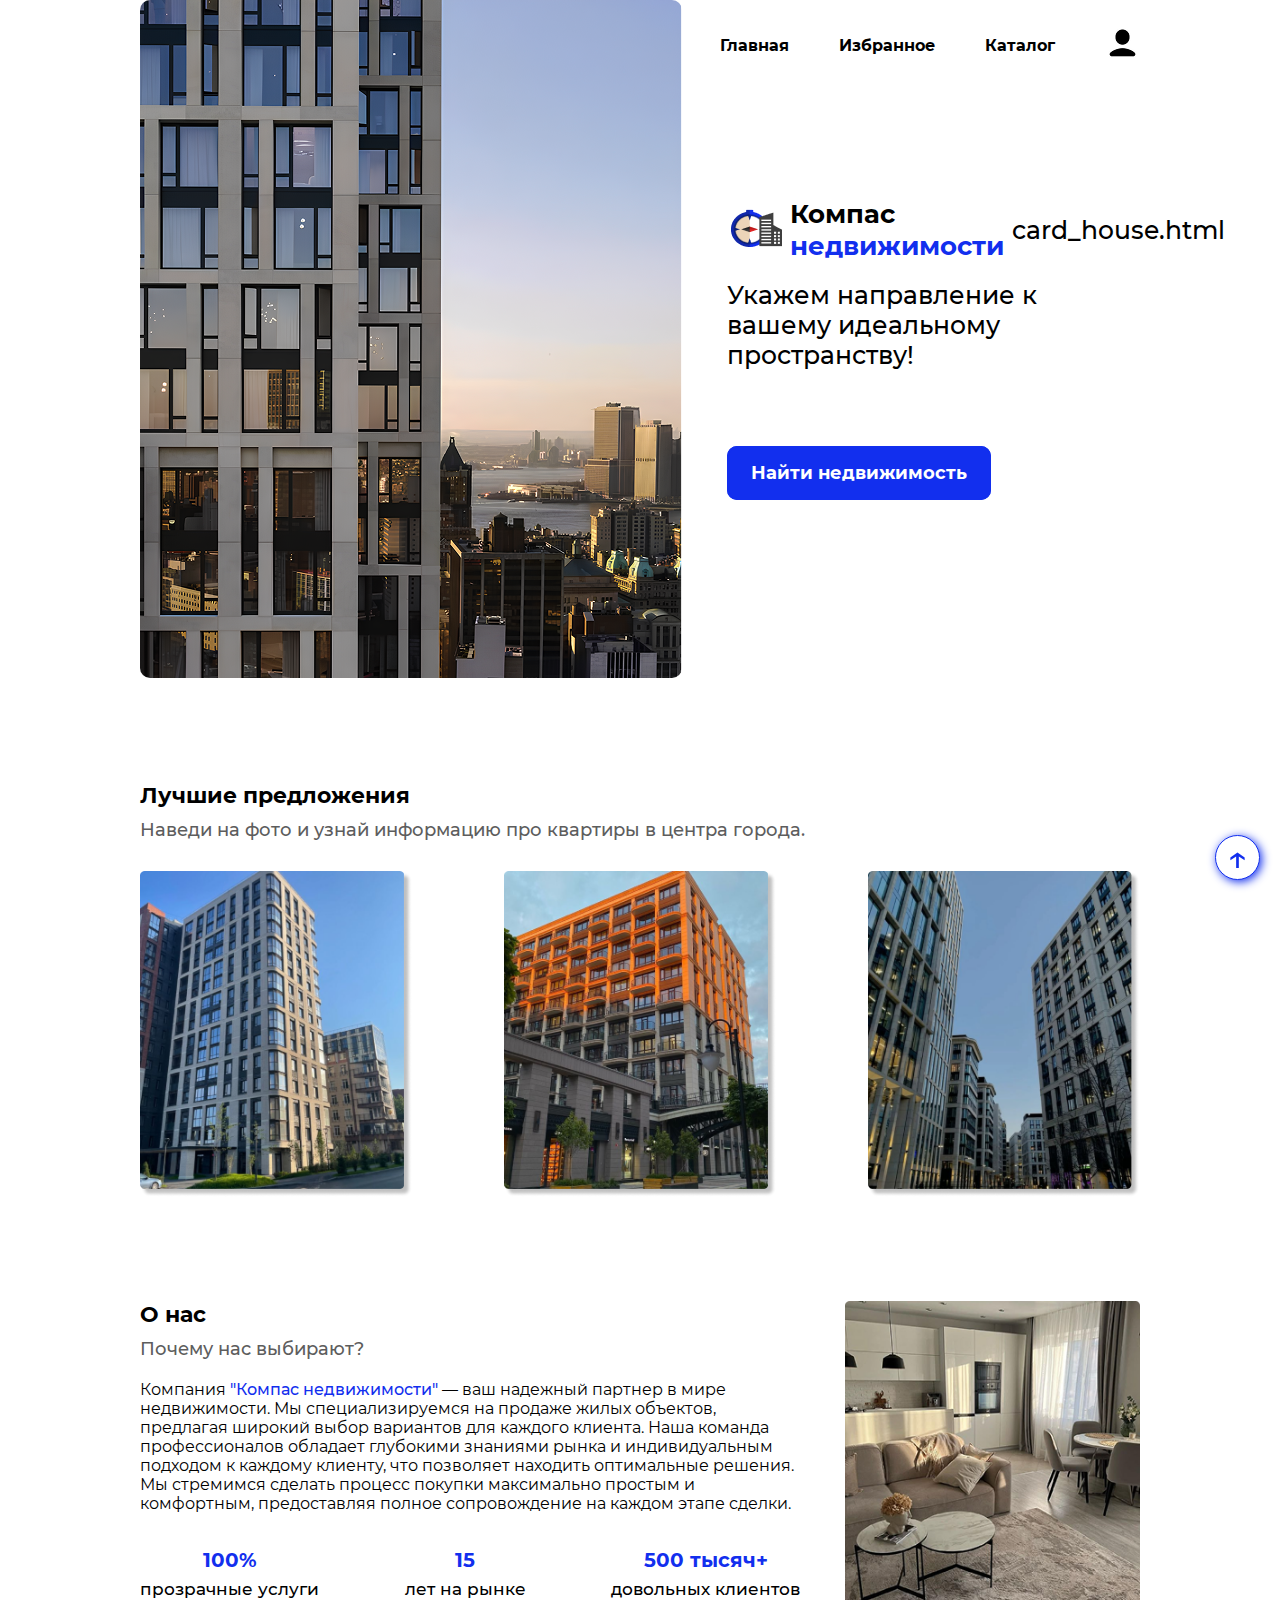
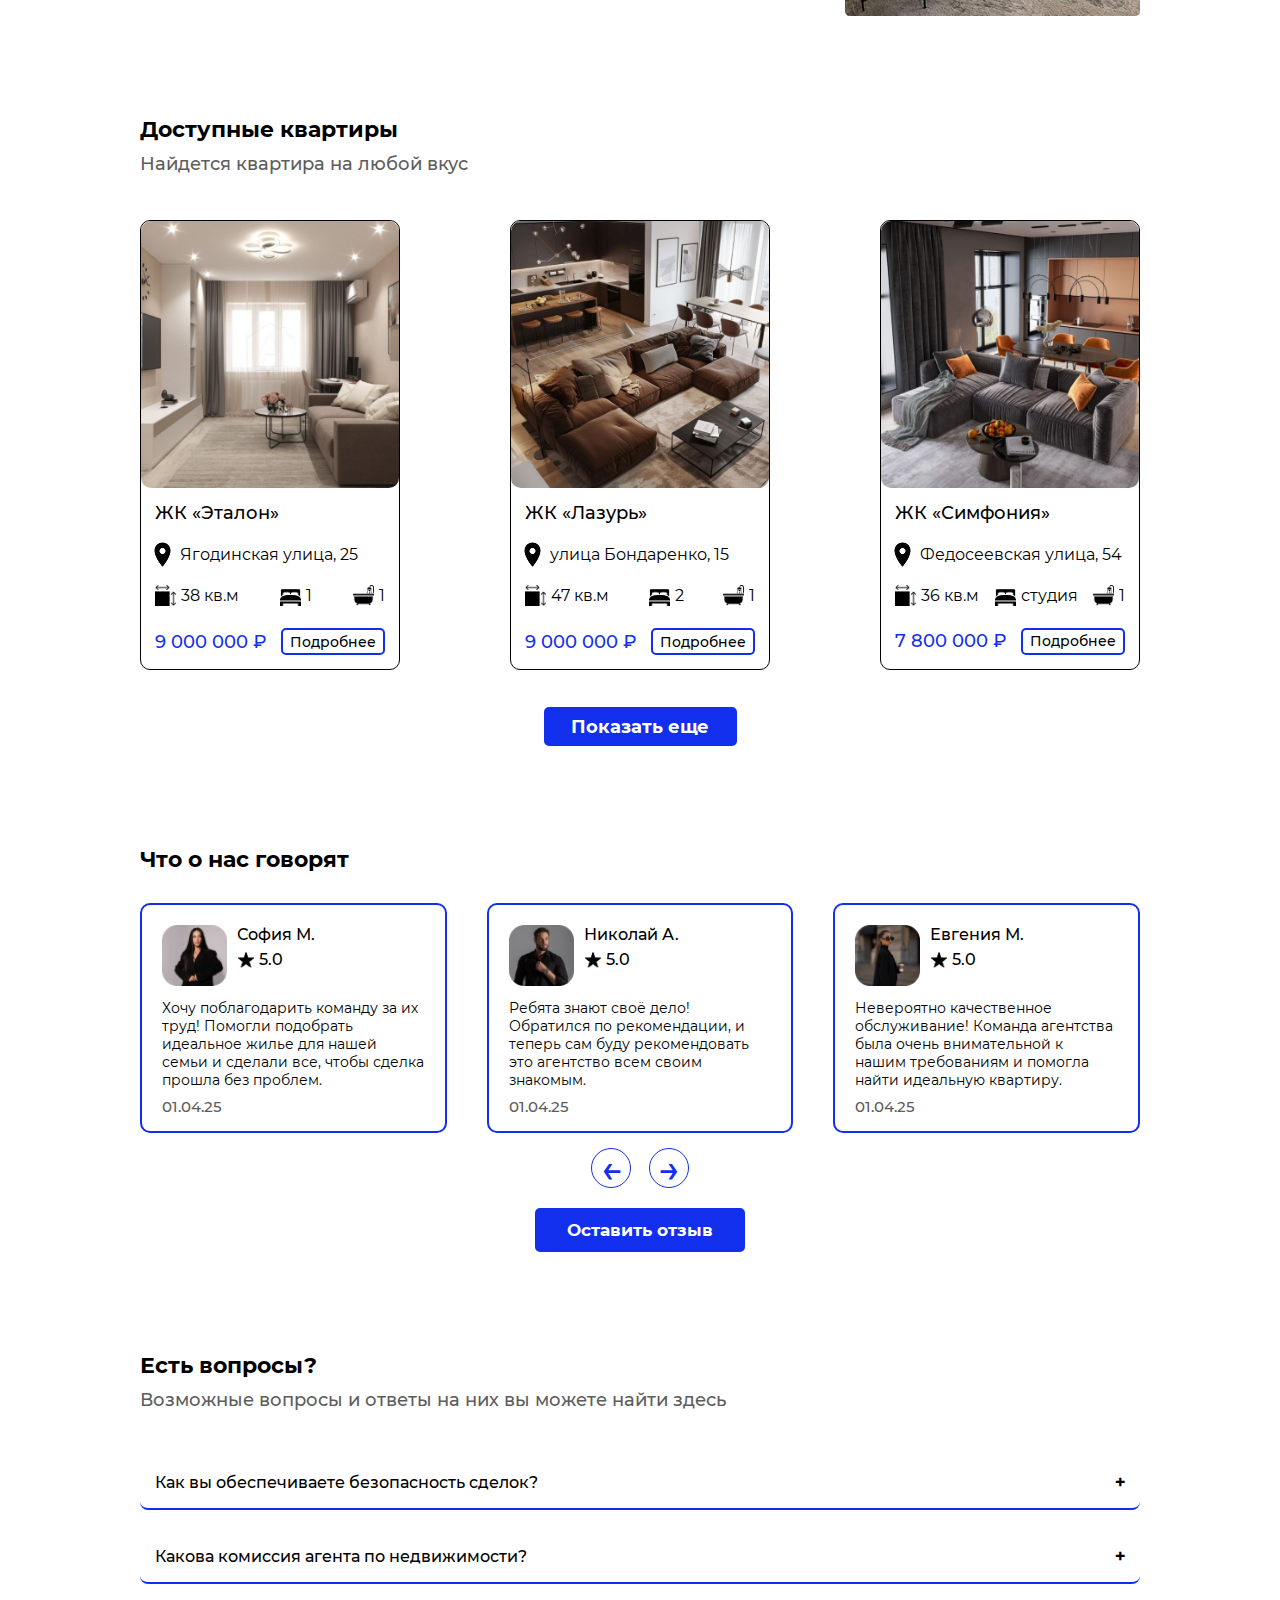
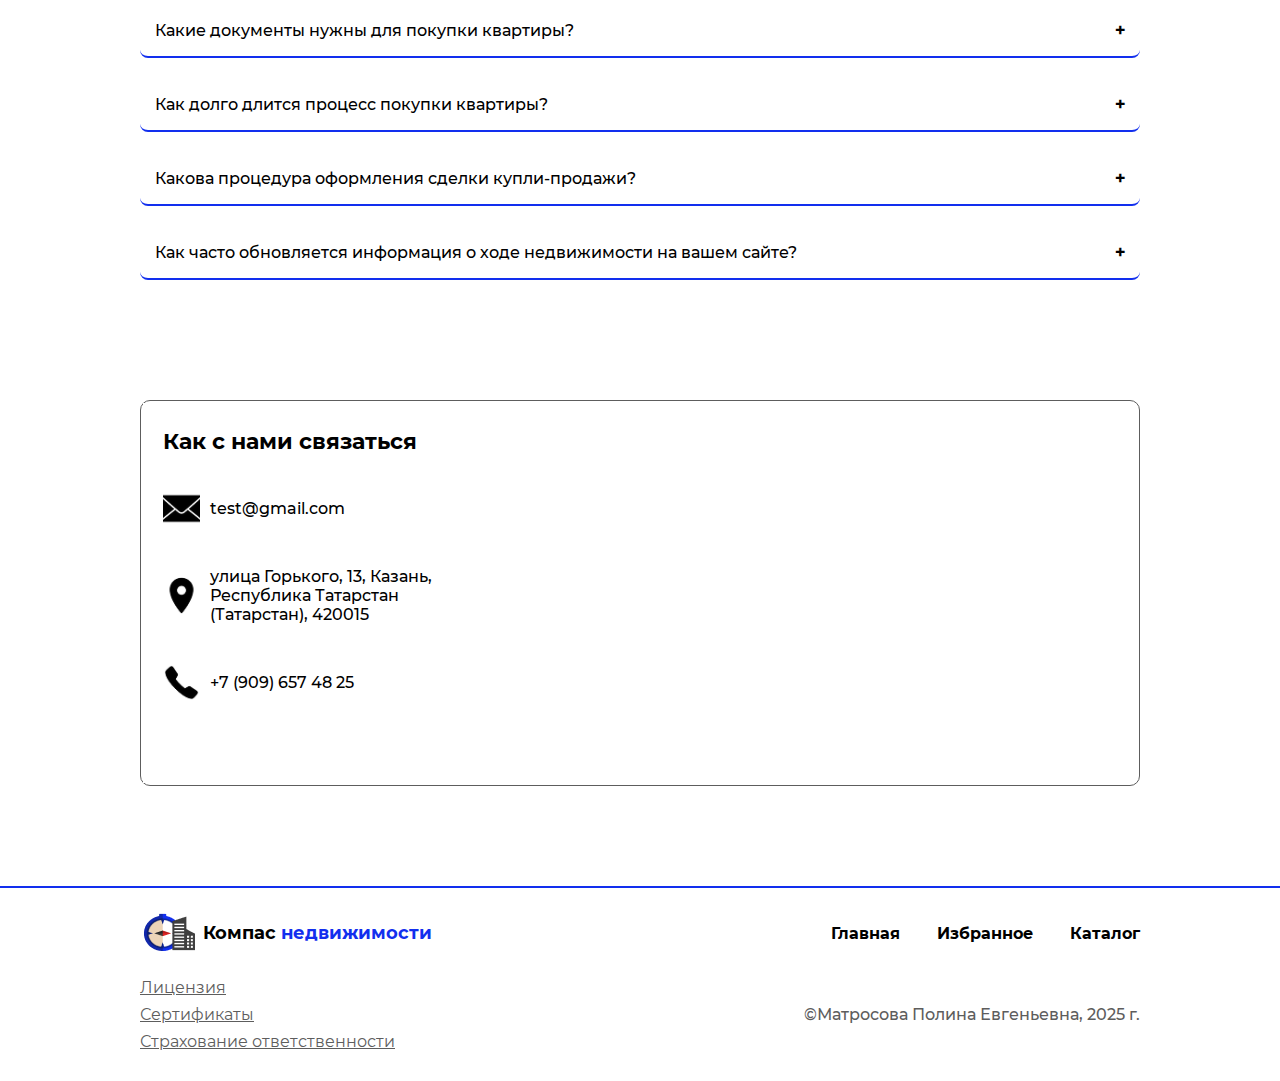
==== index.html @ 0de65e06 "first commit" ====
<!DOCTYPE html>
<html lang="ru">

<head>
    <meta charset="UTF-8">
    <meta name="viewport" content="width=device-width, initial-scale=1.0">
    <title>Компас недвижимости</title>
    <link rel="stylesheet" href="assets/css/style.css">
    <link rel="shortcut icon" href="assets/images/logo/logo.png" type="image/x-icon">

</head>

<body>

    <!-- btn_to_top -->
    <a href="#" class="btn_to_top">↑</a>

    <!-- header start -->
    <header>
        <div class="header_all">
            <div class="header_menu header_menu_index container">
                <nav>
                    <a href="index.html">Главная</a>
                    <a href="favorit.html">Избранное</a>
                    <a href="catalog.html">Каталог</a>
                    <a class="user_icon"><img src="assets/images/header/User.png" alt=""></a>
                </nav>
            </div>
        </div>

        <div class="header_tel">
            <div class="burger-menu">

                <div class="logo">
                    <a href="#">
                        <img src="assets/images/logo/logo.png" alt="">
                        Компас <span>недвижимости</span>
                    </a>
                </div>

                <input type="checkbox" id="burger-toggle">
                <label for="burger-toggle" class="burger-icon">
                    <span></span>
                    <span></span>
                    <span></span>
                </label>
                <nav class="burger-menu-nav">
                    <a href="index.html">Главная</a>
                    <a href="favorit.html">Избранное</a>
                    <a href="catalog.html">Каталог</a>
                    <a class="user_icon" id="open-login-btn">Войти</a>
                </nav>
            </div>
        </div>

        
    </header>
    <!-- header end -->


    <!-- banner start -->
    <div class="banner container">

        <div class="banner_left">
            <img src="assets/images/banner/banner.png" alt="">
        </div>

        <div class="banner_right">
            <div class="logo">
                <a href="#">
                    <img src="assets/images/logo/logo.png" alt="">
                    <p>Компас <span class="logo_span">недвижимости</span></p>
    card_house.html        </a>
            </div>

            <p class="banner_txt">Укажем направление к<br> вашему идеальному<br> пространству!</p>

            <a href="catalog.html" class="btn_blue">Найти недвижимость</a>
        </div>

    </div>

    <div class="banner_tel">
        <div class="container">
            <div class="banner_info">
                <p class="banner_txt">Укажем направление к вашему идеальному пространству!</p>
                <a href="catalog.html" class="btn_blue">Найти недвижимость</a>
            </div>
        </div>
    </div>
    <!-- banner end -->


    <!-- the_best start -->
    <div class="the_best container distance">

        <div class="title">
            <p class="name">Лучшие предложения</p>
            <p class="info">Наведи на фото и узнай информацию про квартиры в центра города.</p>
        </div>

        <div class="the_best_cards">

            <div class="the_best_card clickable">
                <img src="assets/images/the_best/1.png" alt="">

                <div class="information_best">
                    <p class="name_best">ЖК «Эталон»</p>
                    <p class="adress_best">улица Марселя Салимжанова, 15/8Б</p>
                    <p class="price_best">квартиры <br><span>от 8 000 000 ₽</span></p>
                    <a href="catalog.html" class="btn_border">Подробнее</a>
                </div>
            </div>

            <div class="the_best_card clickable">
                <img src="assets/images/the_best/2.png" alt="">

                <div class="information_best">
                    <p class="name_best">ЖК «Аристократ»</p>
                    <p class="adress_best">Спартаковская улица, 43В</p>
                    <p class="price_best">квартиры <br> <span>от 10 000 000 ₽</span></p>
                    <a href="catalog.html" class="btn_border">Подробнее</a>
                </div>
            </div>

            <div class="the_best_card clickable">
                <img src="assets/images/the_best/3.png" alt="">

                <div class="information_best">
                    <p class="name_best">ЖК «Лазурь»</p>
                    <p class="adress_best">улица Волкова, 32</p>
                    <p class="price_best">квартиры <br><span>от 9 000 000 ₽</span></p>
                    <a href="catalog.html" class="btn_border">Подробнее</a>
                </div>
            </div>


        </div>

    </div>
    <!-- the_best end -->


    <!-- about start  -->
    <div class="about container distance">

        <div class="about_left">
            <div class="title">
                <p class="name">О нас</p>
                <p class="info">Почему нас выбирают?</p>
            </div>

            <div class="info_all">
                <p class="info_about"> Компания <span class="color_logo">"Компас недвижимости"</span> — ваш надежный партнер в мире
                    недвижимости. Мы специализируемся на продаже жилых объектов, предлагая широкий выбор вариантов для
                    каждого клиента. Наша команда профессионалов обладает глубокими знаниями рынка и индивидуальным
                    подходом
                    к каждому клиенту, что позволяет находить оптимальные решения. <br> Мы стремимся сделать процесс
                    покупки
                    максимально простым и комфортным, предоставляя полное сопровождение на каждом этапе сделки. </p>
            </div>

            <div class="info_tel">
                <p>
                    Компания <span class="color_logo">"Компас недвижимости"</span> — ваш надежный партнер в мире
                    недвижимости. Мы специализируемся на продаже жилых объектов,
                    предлагая широкий выбор вариантов для каждого клиента.
                    <br>
                    <span id="more" style="display: none;" class="info_tel_more"> Наша команда профессионалов обладает
                        глубокими знаниями рынка и индивидуальным подходом
                        к каждому клиенту, что позволяет находить оптимальные решения. <br> Мы стремимся сделать процесс
                        покупки максимально простым и
                        комфортным, предоставляя полное сопровождение на каждом этапе сделки.</span>
                </p>
                <button id="toggleButton">Показать больше</button>

                <script>
                    document.getElementById('toggleButton').addEventListener('click', function () {
                        const moreText = document.getElementById('more');
                        this.classList.toggle('active');

                        if (moreText.style.display === 'none') {
                            moreText.style.display = 'inline';
                            this.innerText = 'Скрыть';
                        } else {
                            moreText.style.display = 'none';
                            this.innerText = 'Показать больше';
                        }
                    });
                </script>
            </div>


            <div class="advice">

                <div class="advice_card">
                    <p class="name">100%</p>
                    <p class="info">прозрачные услуги</p>
                </div>

                <div class="advice_card">
                    <p class="name">15</p>
                    <p class="info">лет на рынке</p>
                </div>

                <div class="advice_card">
                    <p class="name">500 тысяч+</p>
                    <p class="info">довольных клиентов</p>
                </div>

            </div>
        </div>

        <div class="about_right">
            <img src="assets/images/about/image.png" alt="">
        </div>
    </div>
    <!-- about end -->


    <!-- mini_catalog start  -->

    <div class="mini_catalog container distance">
        <div class="title">
            <p class="name">Доступные квартиры</p>
            <p class="info">Найдется квартира на любой вкус</p>
        </div>

        <div class="catalog_cards">

            <div class="catalog_card">
                <img src="assets/images/mini_catalog/1.png" alt="">
                <div class="info">
                    <p class="name">ЖК «Эталон»</p>
                    <p class="adress"><img src="assets/images/icons/Location.png" alt=""> Ягодинская улица, 25</p>
                    <div class="info_abaut_home">
                        <div class="info_abaut_home_card">
                            <img src="assets/images/icons/Surface.png" alt="">
                            38 кв.м
                        </div>
                        <div class="info_abaut_home_card">
                            <img src="assets/images/icons/Bed.png" alt="">
                            1
                        </div>
                        <div class="info_abaut_home_card">
                            <img src="assets/images/icons/Bathtub.png" alt="">
                            1
                        </div>
                    </div>
                    <div class="price_btn">
                        <p class="price">9 000 000 ₽</p>
                        <a href="card_house.html" class="btn_border">Подробнее</a>
                    </div>
                </div>
            </div>

            <div class="catalog_card">
                <img src="assets/images/mini_catalog/2.png" alt="">
                <div class="info">
                    <p class="name">ЖК «Лазурь»</p>
                    <p class="adress"><img src="assets/images/icons/Location.png" alt=""> улица Бондаренко, 15</p>
                    <div class="info_abaut_home">
                        <div class="info_abaut_home_card">
                            <img src="assets/images/icons/Surface.png" alt="">
                            47 кв.м
                        </div>
                        <div class="info_abaut_home_card">
                            <img src="assets/images/icons/Bed.png" alt="">
                            2
                        </div>
                        <div class="info_abaut_home_card">
                            <img src="assets/images/icons/Bathtub.png" alt="">
                            1
                        </div>
                    </div>
                    <div class="price_btn">
                        <p class="price">9 000 000 ₽</p>
                        <a href="card_house.html" class="btn_border">Подробнее</a>
                    </div>
                </div>
            </div>

            <div class="catalog_card">
                <img src="assets/images/mini_catalog/3.png" alt="">
                <div class="info">
                    <p class="name">ЖК «Симфония»</p>
                    <p class="adress"><img src="assets/images/icons/Location.png" alt="">Федосеевская улица, 54
                    </p>
                    <div class="info_abaut_home">
                        <div class="info_abaut_home_card">
                            <img src="assets/images/icons/Surface.png" alt="">
                            36 кв.м
                        </div>
                        <div class="info_abaut_home_card">
                            <img src="assets/images/icons/Bed.png" alt="">
                            студия
                        </div>
                        <div class="info_abaut_home_card">
                            <img src="assets/images/icons/Bathtub.png" alt="">
                            1
                        </div>
                    </div>
                    <div class="price_btn">
                        <p class="price">7 800 000 ₽</p>
                        <a href="card_house.html" class="btn_border">Подробнее</a>
                    </div>
                </div>
            </div>

        </div>

        <div class="cat_btn">
            <a href="catalog.html" class="btn_blue">Показать еще</a>
        </div>
    </div>

    <!-- mini_catalog end  -->


    <!-- reviews start  -->
    <div class="reviews container distance">
        <div class="title">
            <p class="name">Что о нас говорят</p>
        </div>

        <div class="reviews_cards">
            <div class="reviews_card">
                <div class="reviwes_person">
                    <img src="assets/images/reviwes/1.png" alt="">
                    <div class="person_info">
                        <p>София М.</p>
                        <div class="stars">
                            <img src="assets/images/reviwes/Star.png" alt="">
                            <p>5.0</p>
                        </div>
                    </div>
                </div>
                <p class="about">Хочу поблагодарить команду за их труд! Помогли подобрать идеальное жилье для нашей
                    семьи и сделали все, чтобы сделка прошла без проблем.</p>
                <p class="date">01.04.25</p>
            </div>

            <div class="reviews_card">
                <div class="reviwes_person">
                    <img src="assets/images/reviwes/2.png" alt="">
                    <div class="person_info">
                        <p>Николай А.</p>
                        <div class="stars">
                            <img src="assets/images/reviwes/Star.png" alt="">
                            <p>5.0</p>
                        </div>
                    </div>
                </div>
                <p class="about">Ребята знают своё дело! Обратился по рекомендации, и теперь сам буду рекомендовать это
                    агентство всем своим знакомым.</p>
                <p class="date">01.04.25</p>

            </div>

            <div class="reviews_card">
                <div class="reviwes_person">
                    <img src="assets/images/reviwes/3.png" alt="">
                    <div class="person_info">
                        <p>Евгения М.</p>
                        <div class="stars">
                            <img src="assets/images/reviwes/Star.png" alt="">
                            <p>5.0</p>
                        </div>
                    </div>
                </div>
                <p class="about">Невероятно качественное обслуживание! Команда агентства была очень внимательной к нашим
                    требованиям и помогла найти идеальную квартиру.</p>
                <p class="date">01.04.25</p>

            </div>

            <div class="reviews_card">
                <div class="reviwes_person">
                    <img src="assets/images/reviwes/2.png" alt="">
                    <div class="person_info">
                        <p>Николай А.</p>
                        <div class="stars">
                            <img src="assets/images/reviwes/Star.png" alt="">
                            <p>5.0</p>
                        </div>
                    </div>
                </div>
                <p class="about">Ребята знают своё дело! Обратился по рекомендации, и теперь сам буду рекомендовать это
                    агентство всем своим знакомым.</p>
                <p class="date">01.04.25</p>

            </div>

            <div class="reviews_card">
                <div class="reviwes_person">
                    <img src="assets/images/reviwes/3.png" alt="">
                    <div class="person_info">
                        <p>Евгения М.</p>
                        <div class="stars">
                            <img src="assets/images/reviwes/Star.png" alt="">
                            <p>5.0</p>
                        </div>
                    </div>
                </div>
                <p class="about">Невероятно качественное обслуживание! Команда агентства была очень внимательной к нашим
                    требованиям и помогла найти идеальную квартиру.</p>
                <p class="date">01.04.25</p>

            </div>

            <div class="reviews_card">
                <div class="reviwes_person">
                    <img src="assets/images/reviwes/1.png" alt="">
                    <div class="person_info">
                        <p>София М.</p>
                        <div class="stars">
                            <img src="assets/images/reviwes/Star.png" alt="">
                            <p>5.0</p>
                        </div>
                    </div>
                </div>
                <p class="about">Хочу поблагодарить команду за их труд! Помогли подобрать идеальное жилье для нашей
                    семьи и сделали все, чтобы сделка прошла без проблем.</p>
                <p class="date">01.04.25</p>

            </div>
        </div>

        <div class="ellipse_group">
            <a href="#" class="ellipse">←</a>
            <a href="#" class="ellipse">→</a>
        </div>

        <div class="btn_reviwes">
            <a href="exit.html" class="btn_blue">Оставить отзыв</a>
        </div>
    </div>

    <script>
        document.addEventListener("DOMContentLoaded", () => {
            const reviewsCards = document.querySelectorAll(".reviews_card");
            const prevButton = document.querySelector(".ellipse_group a:first-child");
            const nextButton = document.querySelector(".ellipse_group a:last-child");

            let currentIndex = 0;
            let cardsPerPage = getCardsPerPage();

            function getCardsPerPage() {
                if (window.innerWidth <= 440) {
                    return 1;
                } else if (window.innerWidth < 768) {
                    return 1;
                } else if (window.innerWidth < 1024) {
                    return 2;
                } else {
                    return 3;
                }
            }

            function updateReviews() {
                reviewsCards.forEach((card, index) => {
                    if (index >= currentIndex && index < currentIndex + cardsPerPage) {
                        card.classList.remove("hidden");
                    } else {
                        card.classList.add("hidden");
                    }
                });
            }

            function moveToNext() {
                currentIndex += cardsPerPage;
                if (currentIndex >= reviewsCards.length) {
                    currentIndex = 0;
                }
                updateReviews();
            }

            function moveToPrev() {
                currentIndex -= cardsPerPage;
                if (currentIndex < 0) {
                    currentIndex = reviewsCards.length - cardsPerPage;
                }
                updateReviews();
            }

            prevButton.addEventListener("click", (e) => {
                e.preventDefault();
                moveToPrev();
            });

            nextButton.addEventListener("click", (e) => {
                e.preventDefault();
                moveToNext();
            });

            window.addEventListener("resize", () => {
                cardsPerPage = getCardsPerPage();
                currentIndex = Math.min(currentIndex, reviewsCards.length - cardsPerPage);
                updateReviews();
            });

            updateReviews();
        });
    </script>
    <!-- reviews end -->


    <!-- faq start  -->
    <div class="faq distance container">
        <div class="title">
            <p class="name">Есть вопросы?</p>
            <p class="info">Возможные вопросы и ответы на них вы можете найти здесь</p>
        </div>
        <div class="question_block">

            <div class="question_card">
                <div class="question_header">
                    <div class="question_title">Как вы обеспечиваете безопасность сделок?</div>
                    <span class="toggle_icon">+</span>
                </div>
                <div class="answer">
                    Мы проводим тщательную проверку документов на объект, а также сопровождаем сделку на каждом этапе,
                    чтобы минимизировать риски и обеспечить безопасность обеих сторон.
                </div>
            </div>

            <div class="question_card">
                <div class="question_header">
                    <div class="question_title">Какова комиссия агента по недвижимости?</div>
                    <span class="toggle_icon">+</span>
                </div>
                <div class="answer">
                    Обычно комиссия составляет от 2% до 5% от стоимости недвижимости.
                </div>
            </div>

            <div class="question_card">
                <div class="question_header">
                    <div class="question_title">Какие документы нужны для покупки квартиры?</div>
                    <span class="toggle_icon">+</span>
                </div>
                <div class="answer">
                    Вам понадобится паспорт, свидетельство о браке, справки об отсутствии задолженности и договор
                    купли-продажи.
                </div>
            </div>

            <div class="question_card">
                <div class="question_header">
                    <div class="question_title">Как долго длится процесс покупки квартиры?</div>
                    <span class="toggle_icon">+</span>
                </div>
                <div class="answer">
                    Время покупки может варьироваться от нескольких недель до нескольких месяцев в зависимости от
                    сложности сделки, наличия финансирования и других факторов.
                </div>
            </div>

            <div class="question_card">
                <div class="question_header">
                    <div class="question_title">Какова процедура оформления сделки купли-продажи?</div>
                    <span class="toggle_icon">+</span>
                </div>
                <div class="answer">
                    Сначала подписывается предварительный договор, затем осуществляется регистрация перехода права
                    собственности в Государственном реестре.
                </div>
            </div>

            <div class="question_card">
                <div class="question_header">
                    <div class="question_title">Как часто обновляется информация о ходе недвижимости на вашем сайте?
                    </div>
                    <span class="toggle_icon">+</span>
                </div>
                <div class="answer">
                    Мы регулярно обновляем информацию на нашем сайте, чтобы вы всегда могли видеть актуальные
                    предложения. Новые объекты добавляются в течение одного дня.
                </div>
            </div>
        </div>

        <script>
            document.addEventListener('DOMContentLoaded', function () {
                const questionCards = document.querySelectorAll('.question_card');

                questionCards.forEach(card => {
                    const header = card.querySelector('.question_header');
                    const answer = card.querySelector('.answer');
                    const toggleIcon = card.querySelector('.toggle_icon');

                    header.addEventListener('click', () => {
                        header.classList.toggle('active');
                        answer.style.display = answer.style.display === 'block' ? 'none' : 'block';
                        toggleIcon.textContent = header.classList.contains('active') ? '✕' : '+';

                    });
                });
            });
        </script>


    </div>
    <!-- faq end -->


    <!-- contacts start -->
    <div class="distance">
        <div class="contacts">
            <div class="contact-info">
                <div class="title">
                    <p class="name">Как с нами связаться</p>
                </div>
                <div class="contact_info">
                    <p class="contacts_info"><img src="assets/images/contacts/Letter.png" alt=""> test@gmail.com</p>
                    <p class="contacts_info"><img src="assets/images/contacts/Location.png" alt=""> улица Горького, 13,
                        Казань, Республика Татарстан (Татарстан), 420015</p>
                    <p class="contacts_info"><img src="assets/images/contacts/Phone.png" alt=""> +7 (909) 657 48 25</p>
                </div>
            </div>

            <div id="map-container" class="map-container"></div>
        </div>

        <script src="https://api-maps.yandex.ru/2.1/?apikey=YOUR_API_KEY&lang=ru_RU"></script>
        <script>
            ymaps.ready(init);

            function init() {
                var myMap = new ymaps.Map("map-container", {
                    center: [55.794361, 49.130201],
                    zoom: 16,
                    controls: []
                });

                var myPlacemark = new ymaps.Placemark([55.794361, 49.130201], {
                    hintContent: 'Наш адрес',
                    balloonContent: 'ул. Горького, 13'
                });

                myMap.geoObjects.add(myPlacemark);
            }
        </script>
    </div>

    <!-- contacts end -->


    <!-- footer start  -->
    <footer class="distance">
        <div class="footer_menu container footer_menu_tel_index">
            <div class="nav_menu">
                <div class="logo">
                    <a href="#">
                        <img src="assets/images/logo/logo.png" alt="">
                        <p>Компас <span class="logo_span">недвижимости</span></p>
                    </a>
                </div>
                <nav>
                    <a href="index.html">Главная</a>
                    <a href="favorit.html">Избранное</a>
                    <a href="catalog.html">Каталог</a>
                </nav>
            </div>
            <div class="links">
                <div class="docs">
                    <a href="assets/documents/License.doc">Лицензия</a>
                    <a href="assets/documents/Certificates.doc">Сертификаты</a>
                    <a href="assets/documents/liability_insurance.doc">Страхование ответственности</a>
                </div>
                <p>©Матросова Полина Евгеньевна, 2025 г.</p>
            </div>
        </div>

        <div class="modal_reg">
            <div class="modal_content_reg">
                <span class="close_reg">&times;</span>
                <h2>Регистрация</h2>
                <form action="#" method="POST">
                    <label for="name_reg">Ваше имя</label>
                    <input type="text" id="name_reg" name="name_reg" placeholder="Введите имя">

                    <label for="email_reg">Ваша почта</label>
                    <input type="email" id="email_reg" name="email_reg" placeholder="Введите почту">

                    <label for="password_reg">Пароль</label>
                    <input type="password" id="password_reg" name="password_reg" placeholder="Придумайте пароль">

                    <label for="confirm_password_reg">Подтверждение пароля</label>
                    <input type="password" id="confirm_password_reg" name="confirm_password_reg"
                        placeholder="Повторите пароль">

                    <p class="person_lisense">Нажимая кнопку ниже вы даете разрешение <a
                            href="assets/documents/person_info.doc">на обработку персональных данных</a></p>
                    <button type="submit" class="btn_reg">Зарегистрироваться</button>
                </form>
                <div class="acaunt">
                    <p>Уже есть аккаунт?</p>
                    <a href="#" id="open-login-modal">Войдите</a>
                </div>

            </div>
        </div>

        <div class="modal_login" id="login-modal">
            <div class="modal_content_login">
                <span class="close_login" id="close-login-modal">&times;</span>
                <h2>Вход</h2>
                <form>
                    <label for="email">Ваша почта</label>
                    <input type="email" id="email" placeholder="Введите почту">

                    <label for="password">Пароль</label>
                    <input type="password" id="password" placeholder="Введите пароль">

                    <button type="submit" class="btn_login">Войти</button>
                </form>
                <div class="acaunt">
                    <p>Еще нет аккаунта? Тогда </p>
                    <p><a href="#" >Зарегистрируйтесь</a></p>
                </div>

            </div>
        </div>

        <script src="assets/js/main.js"></script>
    </footer>
    <!-- footer end  -->

</body>

</html>
---- assets/css/style.css ----
* {
    margin: 0;
    padding: 0;
    box-sizing: border-box;
    text-decoration: none;
    font-family: "Montserrat-M";
    scroll-behavior: smooth;
    transition: 0.5s;
}


/* container */
.container {
    margin: 0 auto;
    max-width: 1200px;
}


/* отступ */
.distance {
    margin-top: 120px;
}


/* fonts */
@font-face {
    font-family: "Montserrat-B";
    src: url(../fonts/Montserrat-Bold.ttf);
}

@font-face {
    font-family: "Montserrat-R";
    src: url(../fonts/Montserrat-Regular.ttf);
}

@font-face {
    font-family: "Montserrat-M";
    src: url(../fonts/Montserrat-Medium.ttf);
}


/* title */
.title {
    margin-bottom: 40px;
}

.title .name {
    font-size: 25px;
    font-family: "Montserrat-B";
}

.title .info {
    margin: 10px 0 35px;
    font-size: 20px;
    color: #5D5D5D;
}


/* btn_to_top */
.btn_to_top {
    display: flex;
    align-items: center;
    justify-content: center;
    position: fixed;
    bottom: 20px;
    right: 20px;
    width: 50px;
    z-index: 999;
    background-color: #fff;
    height: 50px;
    border: 1px solid #122FEE;
    border-radius: 50%;
    font-size: 35px;
    box-shadow: 2px 2px 10px #122FEE;
    color: #122FEE;
}


/* header start */
.header_menu a {
    color: black;
    font-family: "Montserrat-B";
}

.header_menu_index {
    width: 60%;
    height: 100px;
    display: flex;
    gap: 65px;
    justify-content: end;
    align-items: center;
}

.header_menu_index nav {
    height: 100px;
    display: flex;
    gap: 65px;
    justify-content: end;
    align-items: center;
}

header nav a:hover {
    color: #122FEE;
}

.user_icon img {
    transition: filter 0.3s ease;
}

.user_icon:hover img {
    cursor: pointer;
    filter: brightness(0) saturate(100%) invert(26%) sepia(78%) saturate(3595%) hue-rotate(221deg) brightness(97%) contrast(101%);
}

.header_nav {
    border-bottom: 1px solid #122FEE;
    box-shadow: 0 0 5px #122FEE;
}

.header_menu_content {
    height: 95px;
    display: flex;
    justify-content: space-between;
    align-items: center;

}

.header_bottom {
    border-bottom: 2px solid #122FEE;
    box-shadow: 0 0 10px #122FEE;
}

.header_menu_content .logo span {
    margin-left: -5px;
    color: #122FEE;
    font-family: "Montserrat-B";
}

.header_menu_content .header_menu nav {
    display: flex;
    align-items: center;
    gap: 57px;
}

.header_menu_content nav {
    display: flex;
    align-items: center;
    gap: 57px;
}

.header_tel {
    display: none;
}

.burger-menu {
    height: 100%;
    position: relative;
    display: flex;
    justify-content: space-between;
    align-items: center;
    padding: 10px;
    max-width: 390px;
    margin: 0 auto;
}

.burger-icon {
    display: block;
    width: 30px;
    height: 20px;
    cursor: pointer;
    position: relative;
    z-index: 1;
}

.burger-icon span {
    display: block;
    position: absolute;
    height: 3px;
    width: 100%;
    background-color: #122FEE;
    opacity: 1;
    left: 0;
    top: 0;
    transition: all 0.3s ease-in-out;
}

.burger-icon span:nth-child(2) {
    top: 7px;
}

.burger-icon span:nth-child(3) {
    top: 14px;
}

#burger-toggle:checked+.burger-icon span {
    opacity: 0;
    top: 50%;
    transform: translateY(-50%);
}

#burger-toggle:checked+.burger-icon span:first-child {
    opacity: 1;
    transform: rotate(45deg);
    top: 50%;
}

#burger-toggle:checked+.burger-icon span:last-child {
    opacity: 1;
    transform: rotate(-45deg);
    top: 50%;
}

.burger-menu-nav {
    position: absolute;
    top: 100%;
    right: 0;
    background-color: #fff;
    border: 1px solid #ccc;
    padding: 10px;
    box-shadow: 0 2px 5px #122FEE;
    display: none;
    z-index: 1;
    text-align: right;
    width: 100%;
    height: 700px;
}

.burger-menu-nav a {
    border-bottom: 1px solid #122FEE;
    display: block;
    padding-top: 20px;
    padding-bottom: 10px;
    text-decoration: none;
    color: black;
}

#burger-toggle:checked~.burger-menu-nav {
    display: block;
}

#burger-toggle {
    display: none;
}

.modal_reg {
    display: none;
    position: fixed;
    z-index: 1;
    left: 0;
    top: 0;
    width: 100%;
    height: 100%;
    overflow: auto;
    background-color: rgba(0, 0, 0, 0.4);
    border-radius: 10px;
}

.modal_content_reg {
    border-radius: 10px;
    background-color: #fefefe;
    margin: 5% auto;
    padding: 20px;
    border: 1px solid #888;
    width: 30%;
    box-shadow: 0 4px 8px 0 rgba(0, 0, 0, 0.2);
    animation-name: animatetop;
    animation-duration: 0.4s;
}

.modal_reg h2 {
    text-align: center;
    margin-bottom: 30px;
}

.modal_reg form {
    display: flex;
    flex-direction: column;
    gap: 10px;
}

.modal_reg form input {
    margin-top: -5px;
    cursor: pointer;
    outline: none;
    padding: 10px;
    border: 1px solid #122FEE;
    border-radius: 5px;
}

.modal_reg form input:hover {
    box-shadow: 0 0 10px #122FEE;
}

@keyframes animatetop {
    from {
        top: -300px;
        opacity: 0
    }

    to {
        top: 0;
        opacity: 1
    }
}

.close_reg {
    color: #aaa;
    float: right;
    font-size: 28px;
    font-weight: bold;
    margin-top: -10px;
}

.close_reg:hover,
.close_reg:focus {
    color: black;
    text-decoration: none;
    cursor: pointer;
}

.btn_reg {
    width: 100%;
    font-family: "Montserrat-B";
    font-size: 18px;
    background-color: #122FEE;
    border-radius: 5px;
    color: white;
    padding: 10px 13px;
    border: 2px solid #122FEE;
}

.btn_reg:hover {
    cursor: pointer;
    color: black;
    background-color: transparent;
    border: 2px solid #122FEE;
}

.person_lisense {
    font-size: 14px;
    margin: 8px 0 15px;
}

.acaunt {
    display: flex;
    align-items: center;
    justify-content: center;
    margin-top: 20px;
    flex-direction: column;
}

.acaunt #open-login-modal,
.acaunt a {
    color: #122FEE;
}

.modal_login {
    display: none;
    position: fixed;
    z-index: 1;
    left: 0;
    top: 0;
    width: 100%;
    height: 100%;
    overflow: auto;
    background-color: rgba(0, 0, 0, 0.4);
}

.modal_content_login {
    background-color: #fefefe;
    margin: auto;
    position: absolute;
    top: 50%;
    left: 50%;
    transform: translate(-50%, -50%);
    padding: 20px;
    border: 1px solid #888;
    width: 30%;
    box-shadow: 0 4px 8px 0 rgba(0, 0, 0, 0.2);
    animation-duration: 0.4s;
    border-radius: 10px;
}

.close_login {
    color: #aaa;
    float: right;
    font-size: 28px;
    font-weight: bold;
}

.close_login:hover,
.close_login:focus {
    color: black;
    text-decoration: none;
    cursor: pointer;
}

.modal_content_login h2 {
    text-align: center;
    margin-bottom: 30px;
}

.modal_content_login form {
    display: flex;
    flex-direction: column;
    gap: 10px;
}

.modal_content_login form input {
    cursor: pointer;
    outline: none;
    padding: 10px;
    border: 1px solid #122FEE;
    border-radius: 5px;
    width: 100%;
}

.modal_content_login form input:hover,
.form_right input:hover {
    cursor: pointer;
    box-shadow: 0 0 10px #122FEE;
}

.btn_login {
    margin-top: 20px;
    width: 100%;
    font-family: "Montserrat-B";
    font-size: 18px;
    background-color: #122FEE;
    border-radius: 5px;
    color: white;
    padding: 10px 13px;
    border: 2px solid #122FEE;
}

.btn_login:hover {
    cursor: pointer;
    color: black;
    background-color: transparent;
    border: 2px solid #122FEE;
}

@keyframes animatetop {
    from {
        top: -300px;
        opacity: 0;
    }

    to {
        top: 0;
        opacity: 1;
    }
}

/* header end */


/* banner start */
.banner_tel {
    display: none;
}

.banner {
    display: flex;
    gap: 57px;
    align-items: center;
    margin-top: -105px;
}

.banner_left img {
    border-radius: 10px;
}

.logo a {
    color: black;
    display: flex;
    align-items: center;
    gap: 10px;
}

.logo_span {
    color: #122FEE;
}

.logo a p,
.logo_span {
    font-family: "Montserrat-B";
    font-size: 33px;
}


.banner_right {
    font-size: 33px;
}

.banner_txt {
    margin: 20px 0 90px;
}

.btn_blue {
    font-family: "Montserrat-B";
    font-size: 20px;
    background-color: #122FEE;
    border-radius: 10px;
    color: white;
    padding: 17px 28px;
    border: 2px solid #122FEE;
}

.btn_blue:hover {
    color: black;
    background-color: transparent;
    cursor: pointer;
}

.banner_tel .btn_blue:hover {
    color: black;
    background-color: transparent;
    cursor: pointer;
}

/* banner end */


/* the_best start */
.the_best_cards {
    display: flex;
    align-items: center;
    justify-content: space-between;
}

.the_best_card .information_best {
    opacity: 0;
    visibility: hidden;
    transition: opacity 0.3s ease, visibility 0.3s ease;
    position: absolute;
    top: 0;
    left: 0;
    width: 251px;
    height: 100%;
    background-color: rgba(255, 255, 255, 0.7);
    color: black;
    display: flex;
    flex-direction: column;
    justify-content: center;
    align-items: center;
    text-align: center;
    border-radius: 5px;
    padding: 30px;
}

.the_best_card:hover .information_best {
    opacity: 1;
    visibility: visible;
}

.the_best_card {
    position: relative;
    overflow: hidden;
}

.information_best .name_best {
    font-family: "Montserrat-B";
    color: #122FEE;
}

.information_best .adress_best {
    margin: 50px 0 40px;
}

.price_best span {
    color: #122FEE;
}

.adress_best {
    height: 44px;
    font-size: 18px;
}

.name_best {
    font-size: 18px;
    font-family: "Montserrat-B";
}

.price_best {
    font-size: 18px;
    margin-bottom: 32px;
}

.btn_border {
    border: 2px solid #122FEE;
    border-radius: 5px;
    padding: 9px 47px;
    color: black;
    font-size: 16px;
}

.favorit .delete {
    color: black;
    text-decoration: none;
}

.favorit .delete:hover {
    color: white;
    text-decoration: none;
}

.btn_border:hover {
    background-color: #122FEE;
    color: white;
}

/* the_best end */


/* about start  */
.about {
    display: flex;
    justify-content: space-between;
}

.about_left {
    width: 739px;
}

.info_about {
    font-family: "Montserrat-R";
    margin: 30px 0 50px;
    font-size: 16px;
}

.color_logo {
    color: #122FEE;
}

.info_tel {
    display: none;
}

.advice {
    display: flex;
    justify-content: space-between;
    align-items: center;
}

.advice_card {
    font-size: 18px;
    display: flex;
    align-items: center;
    flex-direction: column;
    justify-content: center;
}

.advice_card .name {
    color: #122FEE;
    font-size: 22px;
    font-family: "Montserrat-B";
    margin-bottom: 7px;
}

/* about end */


/* mini_catalog start  */
.catalog_cards {
    display: flex;
    align-items: center;
    justify-content: space-between;
}

.catalog_card {
    width: 302px;
    border-radius: 10px;
    border: 1px solid black;
    display: flex;
    justify-content: start;
    flex-direction: column;
}

.catalog_card .info {
    padding: 15px;
}

.info .name {
    font-size: 18px;
}

.info .adress {
    display: flex;
    align-items: center;
    gap: 5px;
    font-family: "Montserrat-R";
    font-size: 16px;
    margin: 20px 0;
}

.nav_menu .logo a p,
.nav_menu .logo a span {
    font-size: 18px;
}

.info_abaut_home {
    display: flex;
    justify-content: space-between;
    margin-bottom: 22px;
}

.info_abaut_home_card {
    display: flex;
    justify-content: space-between;
    align-items: center;
    gap: 10px;
    font-family: "Montserrat-R";
    font-size: 16px;
}

.price_btn {
    display: flex;
    justify-content: space-between;
    align-items: center;
}

.price_btn .price {
    font-size: 20px;
    color: #122FEE;
}

.price_btn .btn_border {
    font-size: 15px;
    display: flex;
    justify-content: center;
    align-items: center;
    width: 120px;
    height: 33px;
}

.cat_btn {
    margin-top: 45px;
    display: flex;
    align-items: center;
    justify-content: center;
}

.cat_btn .btn_blue {
    border-radius: 5px;
    font-size: 18px;
    width: 210px;
    height: 45px;
    display: flex;
    align-items: center;
    justify-content: center;
    text-wrap: nowrap;
}

/* mini_catalog end */


/* the_best start */
.the_best_cards {
    display: flex;
    align-items: center;
    justify-content: space-between;
}

.the_best_card .information_best {
    opacity: 0;
    visibility: hidden;
    transition: opacity 0.3s ease, visibility 0.3s ease;
    position: absolute;
    top: 0;
    left: 0;
    width: 251px;
    height: 100%;
    background-color: rgba(255, 255, 255, 0.7);
    color: black;
    display: flex;
    flex-direction: column;
    justify-content: center;
    align-items: center;
    text-align: center;
    border-radius: 5px;
}

.the_best_card:hover .information_best {
    opacity: 1;
    visibility: visible;
}

.the_best_card {
    position: relative;
    overflow: hidden;
}

.information_best .name_best {
    font-family: "Montserrat-B";
    color: #122FEE;
}

.information_best .adress_best {
    margin: 50px 0 40px;
}

.price_best span {
    color: #122FEE;
}

.btn_border {
    border: 2px solid #122FEE;
    border-radius: 5px;
    padding: 9px 47px;
}

/* the_best end */


/* reviews start  */
.reviews_cards {
    display: flex;
    justify-content: space-between;
    align-items: center;
    gap: 40px;
}

.reviews_card {
    border: 2px solid #122FEE;
    border-radius: 10px;
    padding: 20px;
    height: 240px;
    width: 368px;
    transition: opacity 0.3s ease;
}

.hidden {
    display: none;
}

.reviwes_person {
    display: flex;
    gap: 15px;
    margin-bottom: 16px;
}

.reviews_card .about {
    height: 97px;
}

.img_all {
    display: block;
}

.img_tel {
    display: none;
}

.reviews_card .date {
    margin-top: 13px;
    color: #5D5D5D;
    font-size: 15px;
}

.person_info {
    display: flex;
    flex-direction: column;
    gap: 6px;
}

.stars {
    display: flex;
    align-items: center;
    gap: 6px;
}

.ellipse_group {
    width: 100%;
    justify-content: center;
    display: flex;
    align-items: center;
    margin-top: 15px;
    gap: 18px;
}

.ellipse {
    width: 40px;
    height: 40px;
    border-radius: 50%;
    border: 1px solid #122FEE;
    font-size: 38px;
    color: #122FEE;
    display: flex;
    align-items: center;
    justify-content: center;
    text-decoration: none;
}

.ellipse:hover {
    box-shadow: 0 0 10px #122FEE;
}

.btn_reviwes {
    width: 100%;
    display: flex;
    align-items: center;
    justify-content: center;
    margin-top: 20px;
}

.btn_reviwes .btn_blue {
    font-size: 18px;
    border-radius: 5px;
    padding: 10px 35px;
}

/* reviews end */


/* faq start */
.question_block {
    margin-top: 50px;
    display: flex;
    flex-wrap: wrap;
    justify-content: space-between;
    flex-direction: column;
}

.question_card {
    width: 100%;
    background-color: #fff;
    border-radius: 8px;
    border-bottom: 2px solid #122FEE;
    margin-bottom: 20px;
    padding: 15px;
    cursor: pointer;
}

.question_title {
    font-size: 16px;
    cursor: pointer;
}

.toggle_icon {
    font-size: 18px;
    font-weight: bold;
    margin-left: 5px;
}

.question_header {
    display: flex;
    align-items: center;
    justify-content: space-between;
}

.answer {
    margin-top: 10px;
    display: none;
    font-size: 14px;
    font-family: "Montserrat-R";
}

.question_card:hover {
    transform: scale(1.02);
}

.question_header.active .question_title {
    color: #122FEE;
}

/* faq end */


/* contacts start */
.contacts {
    display: flex;
    justify-content: space-between;
    width: 100%;
    max-width: 1200px;
    margin: 0 auto;
    border: 1px solid #5D5D5D;
    border-radius: 10px;
    padding: 2px;
}

.contact-info {
    width: 35%;
    background-color: #fff;
    padding: 20px;
}

.map-container {
    width: 65%;
    height: 400px;
}

.contact-info h2 {
    margin-bottom: 20px;
}

.contact-info p {
    margin: 10px 0;
}

.contact-info i {
    color: #007bff;
    margin-right: 10px;
}

.contacts_info {
    display: flex;
    align-items: center;
    gap: 17px;
}

.contact_info {
    margin-top: 30px;
    display: flex;
    flex-direction: column;
    gap: 30px;
}

/* contacts end */


/* footer start */
footer {
    border-top: 2px solid #122FEE;
    padding-bottom: 30px;
}

.nav_menu {
    display: flex;
    align-items: center;
    justify-content: space-between;
}

.footer_menu a {
    color: black;
    font-family: "Montserrat-B";
}

.footer_menu nav {
    height: 100px;
    display: flex;
    gap: 65px;
    justify-content: end;
    align-items: center;
}

.links .docs {
    display: flex;
    flex-direction: column;
    gap: 10px;
}

.links a,
.links {
    font-size: 16px;
    font-family: "Montserrat-R";
    color: #5D5D5D;
}

.links a {
    text-decoration: underline;
}

.links {
    display: flex;
    justify-content: space-between;
    align-items: center;
}

.links_footer {
    text-align: center;
    color: #5D5D5D;
}

footer nav a:hover {
    color: #122FEE;
}

/* footer end */


/* catalog start */
.catalog {
    margin-top: 80px;
}

.filter {
    margin-top: 20px;
    display: flex;
    justify-content: space-between;
    align-items: center;
}

select {
    background-color: white;
    padding: 10px;
    outline: none;
    font-family: "Montserrat-B";
    width: 250px;
    height: 40px;
    border-radius: 5px;
    border: 1px solid #122FEE;
}

.filter .btn_blue {
    width: 134px;
    height: 40px;
    display: flex;
    align-items: center;
    justify-content: center;
}

.catalog {
    margin-top: 30px;
}

.catalog_cards {
    margin-top: 45px;
    display: flex;
    flex-wrap: wrap;
    gap: 77px;
}

/* catalog end */


/* card_house start */
.img_house {
    margin-top: 30px;
    display: flex;
    align-items: center;
    gap: 20px;
    flex-wrap: wrap;
}

.img2_3 {
    display: flex;
    flex-direction: column;
    gap: 20px;
}

.img2,
.img3 {
    display: flex;
    gap: 20px;
}

.img1 img {
    height: 509px;
}

.img_house .card_house_img:hover {
    box-shadow: 0 0 10px #122FEE;
    border-radius: 5px;
}

.btn_card_house {
    margin-top: 65px;
    display: flex;
    align-items: center;
    justify-content: space-between;
}

.btns_card_house {
    display: flex;
    align-items: center;
    justify-content: space-between;
    gap: 25px;
    text-align: center;
    text-wrap: nowrap;
}

.btn_card_house .btn_blue {
    height: 45px;
    font-size: 18px;
    width: 285px;
    display: flex;
    align-items: center;
    justify-content: center;
    border-radius: 5px;
}

.btn_card_house .btn_border {
    height: 45px;
    font-size: 18px;
    width: 190px;
    display: flex;
    align-items: center;
    justify-content: center;
}

.btn_card_house .price {
    color: #122FEE;
    font-size: 25px;
    font-family: "Montserrat-B";
}

.modal {
    display: none;
    position: fixed;
    z-index: 1;
    left: 0;
    top: 0;
    width: 100%;
    height: 100%;
    overflow: auto;
    background-color: rgba(0, 0, 0, 0.4);
}

.modal-content {
    background-color: #fefefe;
    margin: 10% auto;
    padding: 20px;
    border: 1px solid #888;
    width: 30%;
    border-radius: 8px;
}

.close {
    color: #aaa;
    float: right;
    font-size: 28px;
    font-weight: bold;
    cursor: pointer;
}

.close:hover,
.close:focus {
    color: black;
    text-decoration: none;
    cursor: pointer;
}

.modal-content h2 {
    margin-top: 0;
    text-align: center;
    margin: 5px 0 15px;
}

.modal-content label {
    display: block;
    margin-bottom: 5px;
}

.modal-content input {
    width: 100%;
    padding: 10px;
    margin-bottom: 15px;
    border: 1px solid #ccc;
    border-radius: 4px;
}

.modal-content .btn_blue {
    width: 100%;
    display: flex;
    justify-content: center;
    padding: 10px 20px;
    font-size: 16px;
    border-radius: 5px;
    margin-top: 10px;
}

.house_info {
    display: flex;
    justify-content: space-between;
    align-items: start;
    margin: 55px 0;
}

.description,
.about_home {
    padding: 20px;
    border: 1px solid #5D5D5D;
    border-radius: 8px;
}

.description {
    width: 676px;
}

.description p {
    height: 100%;
    margin: 0 0 21px;
}

.title_description p {
    font-family: "Montserrat-R";
    font-size: 16px;
}

.about_home {
    height: 242px;
    width: 503px;
    display: flex;
    flex-direction: column;
}

.title_card {
    font-size: 18px;
}

.about_info .name {
    font-size: 16px;
}

.about_info p {
    font-size: 16px;
    font-family: "Montserrat-R";
}

.about_info {
    margin-top: 16px;
}

#showMoreButton {
    padding-bottom: 5px;
    color: black;
}

#showMoreButton:hover {
    color: #122FEE;
}

/* map start  */
.map-container-house {
    width: 100%;
}

.map_home .title {
    margin-bottom: 30px;
}

/* map end */
/* card_house end */


/* favorit start */
.favorit {
    margin-top: 70px;
}

.favorit_card {
    width: 550px;
    height: 229px;
    display: flex;
    align-items: center;
    border: 1px solid black;
    border-radius: 5px;
    position: relative;
}

.img_like {
    display: flex;
    align-items: center;
}

.info_like {
    position: relative;
    display: flex;
    flex-direction: column;
    padding: 30px;
}

.img_icon_like {
    position: absolute;
    top: 20px;
    right: 20px;
}

.favorit .btn_blue {
    height: 36px;
    border-radius: 8px;
    text-wrap: nowrap;
    font-size: 16px;
    font-family: "Montserrat-M";
    display: flex;
    align-items: center;
    justify-content: center;
}

.favorit_card .adress {
    margin: 15px 0 35px;
    display: flex;
    align-items: center;
    gap: 5px;
}

.favorit_card .adress p {
    font-family: "Montserrat-R";
}

.favorit_all {
    display: block;
}

.favorit_tel {
    display: none;
}

.info_like .name {
    font-family: "Montserrat-B";
    font-size: 18px;
}

.info_like .price {
    color: #122FEE;
    font-size: 20px;
    margin-top: 15px;
}

.img_icon_like a:hover img {
    filter: brightness(0) invert(0.2);
}

.favorit_cards {
    display: flex;
    justify-content: space-between;
    flex-wrap: wrap;
}

.favorit .btn {
    margin-top: 45px;
    display: flex;
    align-items: center;
    justify-content: center;
}

.modal_delete_review {
    display: none;
    position: fixed;
    z-index: 1;
    left: 0;
    top: 0;
    width: 100%;
    height: 100%;
    background-color: rgba(0, 0, 0, 0.5);
}

.modal_content_delete_review {
    background-color: #fff;
    margin: 10% auto;
    padding: 20px;
    border-radius: 10px;
    width: 335px;
    text-align: center;
    position: relative;
}

.close_delete_review {
    position: absolute;
    top: 15px;
    right: 10px;
    font-size: 30px;
    cursor: pointer;
}

.btn_delete_review {
    display: flex;
    align-items: center;
    justify-content: center;
    flex-direction: column;
    gap: 15px;
}

.modal_title_delete_review {
    font-size: 18px;
    margin-bottom: 20px;
}

.btn_cancel_delete_review,
.btn_confirm_delete_review {
    width: 100%;
    padding: 10px 20px;
    border: none;
    border-radius: 5px;
    cursor: pointer;
    font-size: 16px;
}

.btn_cancel_delete_review {
    background-color: #122FEE;
    color: white;
    border: 2px solid #122FEE;
}

.btn_cancel_delete_review:hover {
    color: #000;
    background-color: transparent;
    border: 2px solid #122FEE;
    box-shadow: 0 0 10px #122FEE;
}

.btn_confirm_delete_review {
    border: 2px solid #122FEE;
    color: black;
}

.btn_confirm_delete_review:hover {
    border: 2px solid red;
    color: red;
}

/* favorit end */


/* admin start  */
.nav_admin {
    padding: 20px;
    width: 289px;
    height: 400px;
    position: fixed;
    display: flex;
    flex-direction: column;
    border: 2px solid #122FEE;
    border-radius: 5px;
    top: 120px;
    gap: 25px;
}

.nav_admin a {
    display: flex;
    align-items: center;
    gap: 10px;
    color: black;
    font-family: "Montserrat-B";
    font-size: 20px;
}

/* persons start */
.user_table {
    width: 865px;
    border-collapse: collapse;
    margin: 20px auto;
    box-shadow: 0 0 10px rgba(0, 0, 0, 0.1);
}

.user_table thead {
    border-radius: 5px;
    background-color: #122FEE;
    color: white;
}

.user_table th,
.user_table td {
    font-family: "Montserrat-R";
    padding: 12px 15px;
    text-align: left;
    border-bottom: 1px solid #ddd;
}

.user_table th {
    font-weight: bold;
}

.user_table tbody tr:nth-child(even) {
    background-color: #f9f9f9;
}

.user_table tbody tr:hover {
    background-color: #f1f1f1;
}

.delete {
    color: red;
    text-decoration: none;
}

.delete:hover {
    text-decoration: underline;
}

.admin_info {
    margin-top: 30px;
    display: flex;
    align-items: end;
    justify-content: end;
    flex-direction: column;
}

.modal_delete_profile {
    display: none;
    position: fixed;
    z-index: 1000;
    left: 0;
    top: 0;
    width: 100%;
    height: 100%;
    background-color: rgba(0, 0, 0, 0.5);
}

.modal_content_delete_profile {
    background-color: #fff;
    margin: 15% auto;
    padding: 20px;
    border-radius: 8px;
    width: 350px;
    text-align: center;
}

.modal_title_delete_profile {
    font-size: 22px;
}

.btn_cancel_delete_profile,
.btn_confirm_delete_profile {
    width: 100px;
}

.modal_text_delete_profile {
    font-size: 17px;
    color: #555;
    margin: 15px 0 25px;
}

.btn_delete_profile {
    display: flex;
    justify-content: center;
    gap: 30px;
}

.btn_cancel_delete_profile,
.btn_confirm_delete_profile {
    padding: 10px 20px;
    border: none;
    border-radius: 4px;
    cursor: pointer;
}

.modal_person_log {
    display: none;
    position: fixed;
    z-index: 1;
    left: 0;
    top: 0;
    width: 100%;
    height: 100%;
    background-color: rgba(0, 0, 0, 0.5);
}

.form_person_log {
    display: flex;
    gap: 50px;
    align-items: center;
    justify-content: space-between;
}

.modal_content_person_log {
    background-color: #fff;
    margin: 5% auto;
    padding: 30px;
    border-radius: 10px;
    width: 900px;
    height: 500px;
    position: relative;
}

.close_person_log {
    position: absolute;
    right: 20px;
    top: 25px;
    font-size: 30px;
    cursor: pointer;
}

.modal_title_person_log {
    margin-bottom: 20px;
    font-size: 20px;
    text-align: center;
}

.label_person_log {
    display: block;
    margin-top: 10px;
}

.input_person_log {
    width: 100%;
    padding: 10px;
    margin-top: 5px;
    border: 1px solid #ccc;
    border-radius: 5px;
    font-size: 16px;
}

.profile_photo_person_log {
    position: relative;
    margin-top: 10px;
    text-align: center;
    display: inline-block;
}

.edit_photo_btn_person_log {
    position: absolute;
    bottom: 220px;
    right: 25px;
    background-color: white;
    color: #fff;
    border: none;
    border-radius: 50%;
    width: 40px;
    height: 40px;
    cursor: pointer;
    display: flex;
    align-items: center;
    justify-content: center;
}

.photo_overlay_person_log {
    position: absolute;
    top: 0;
    left: 0;
    width: 100%;
    height: 100%;
    background-color: rgba(0, 0, 0, 0.6);
    color: #fff;
    font-size: 14px;
    text-align: center;
    display: flex;
    align-items: center;
    justify-content: center;
    border-radius: 60px;
    opacity: 0;
    transition: opacity 0.3s ease;
    cursor: pointer;
    font-size: 18px;
}

.profile_photo_person_log:hover .photo_img_person_log {
    opacity: 0.7;
}

.profile_photo_person_log:hover .photo_overlay_person_log {
    opacity: 1;
}

.delete_photo_btn_person_log {
    width: 100%;
    margin-top: 20px;
    background-color: #122FEE;
    color: #fff;
    border: none;
    padding: 7px 10px;
    border-radius: 5px;
    border: 2px solid #122FEE;
    font-size: 18px;
}

.delete_photo_btn_person_log:hover {
    cursor: pointer;
    background-color: white;
    border: 2px solid red;
    color: red;
}

.form_right input {
    border: 1px solid #122FEE;
}

.form_right .btn_blue {
    height: 40px;
    margin-top: 25px;
}

.form_left .delete_photo_btn_person_log {
    height: 40px;
    margin-top: 35px;
}

.form_left {
    width: 293px;
}

.modal_confirm {
    display: none;
    position: fixed;
    z-index: 1;
    left: 0;
    top: 0;
    width: 100%;
    height: 100%;
    background-color: rgba(0, 0, 0, 0.5);
}

.modal_content_confirm {
    background-color: #fff;
    margin: 10% auto;
    padding: 20px;
    border-radius: 10px;
    width: 335px;
    text-align: center;
    position: relative;
}

.close_confirm {
    position: absolute;
    top: 15px;
    right: 10px;
    font-size: 30px;
    cursor: pointer;
}

.btn_confirm {
    display: flex;
    align-items: center;
    justify-content: center;
    flex-direction: column;
    gap: 15px;
}

.modal_title_confirm {
    font-size: 18px;
    margin-bottom: 20px;
}

.btn_cancel_confirm,
.btn_confirm_action {
    width: 100%;
    padding: 10px 20px;
    border: none;
    border-radius: 5px;
    cursor: pointer;
    font-size: 16px;
}

.btn_cancel_confirm {
    background-color: #122FEE;
    color: white;
    border: 2px solid #122FEE;
}

.btn_cancel_confirm:hover {
    color: #000;
    background-color: transparent;
    border: 2px solid #122FEE;
    box-shadow: 0 0 10px #122FEE;
}

.btn_confirm_action {
    border: 2px solid #122FEE;
    color: black;
}

.btn_confirm_action:hover {
    border: 2px solid red;
    color: red;
}

.modal_delete_photo {
    display: none;
    position: fixed;
    z-index: 1;
    left: 0;
    top: 0;
    width: 100%;
    height: 100%;
    background-color: rgba(0, 0, 0, 0.5);
}

.modal_content_delete_photo {
    background-color: #fff;
    margin: 10% auto;
    padding: 20px;
    border-radius: 10px;
    width: 335px;
    text-align: center;
    position: relative;
}

.close_delete_photo {
    position: absolute;
    top: 15px;
    right: 10px;
    font-size: 30px;
    cursor: pointer;
}

.btn_delete_photo {
    display: flex;
    align-items: center;
    justify-content: center;
    flex-direction: column;
    gap: 15px;
}

.modal_title_delete_photo {
    font-size: 18px;
    margin-bottom: 20px;
}

.add_admin .img3:hover {
    box-shadow: none;
}

.btn_cancel_delete_photo,
.btn_confirm_delete_photo {
    width: 100%;
    padding: 10px 20px;
    border: none;
    border-radius: 5px;
    cursor: pointer;
    font-size: 16px;
}

.btn_cancel_delete_photo {
    background-color: #122FEE;
    color: white;
    border: 2px solid #122FEE;
}

.btn_cancel_delete_photo:hover {
    color: #000;
    background-color: transparent;
    border: 2px solid #122FEE;
    box-shadow: 0 0 10px #122FEE;
}

.btn_confirm_delete_photo {
    border: 2px solid #122FEE;
    color: black;
}

.btn_confirm_delete_photo:hover {
    border: 2px solid red;
    color: red;
}

/* persons end  */

/* house start */
.house_admin {
    display: flex;
    justify-content: end;
    align-items: end;
    flex-direction: column;
}

.house_admin_cards {
    display: flex;
    gap: 35px;
    flex-wrap: wrap;
    justify-content: end;
    align-items: end;
}

.house_admin_card {
    width: 415px;
    display: flex;
    border: 1px solid black;
    border-radius: 10px;
    height: 182px;
}

.admin_btn {
    margin-top: 5px;
    display: flex;
    flex-direction: column;
    gap: 15px;
}

.admin_line {
    width: 244px;
    border-top: 1px solid #000;
}

.admin_btn a {
    display: flex;
    align-items: center;
    gap: 10px;
    font-family: "Montserrat-R";
    color: #000;
    font-size: 14px;
}

.info_admin,
.admin_btn {
    display: flex;
    flex-direction: column;
    padding: 10px 5px 5px;
}

.info_admin .adress {
    display: flex;
    height: 38px;
    gap: 5px;
    align-items: center;
    margin: 13px 0 10px;
}

.info_admin .adress p {
    font-family: "Montserrat-R";
}

.info_admin .adress img {
    display: flex;
    align-items: center;
    justify-content: start;
    border-radius: 10px;
    height: 25px;
    width: 25px;
}

.info_admin .name {
    font-family: "Montserrat-B";
}

.house_admin .title {
    width: 865px;
    display: flex;
    justify-content: start;
}

.btn_admin_house {
    width: 865px;
    display: flex;
    gap: 26px;
    justify-content: center;
    margin-top: 40px;
}

/* house end */

/* reviwes_admin start  */
.reviwes_admin {
    width: 865px;

}

.reviews_card {
    position: relative;
}

.trash_img {
    top: 25px;
    right: 25px;
    position: absolute;
}

.reviwes_admin .about {
    font-size: 14px;
}

/* reviwes_admin end  */


/* edit_admin_house start  */
.edit {
    color: #122FEE;
}

.title_description p {
    font-family: "Montserrat-R";
}

.about_info .title_btn {
    margin-top: 50px;
}

.edit_btn {
    display: flex;
    align-items: center;
    justify-content: center;
    gap: 40px;
}

.edit_admin_house .btn_card_house {
    display: flex;
    justify-content: start;
    align-items: center;
    gap: 15px;
}

.img3 {
    position: relative;
}

.edit_img_icon {
    border-radius: 50%;
    position: absolute;
    display: flex;
    top: 10px;
    margin-left: 185px;
    gap: 215px;
}

.edit_img_icon img {
    background-color: white;
    padding: 8px;
    border-radius: 50%;
}

.edit_img_icon:hover {
    cursor: pointer;
}

.img2 .edit_img_icon {
    margin-top: 130px;
}

.img1 .edit_img_icon {
    top: 140px;
    left: 390px;
}

.img1 .edit_img_icon img,
.img2_3 .edit_img_icon img {
    width: 40px;
    height: 40px;
}

.edit_admin_house .btn_card_house:hover,
.edit_admin_house .title_btn .edit:hover {
    text-decoration: underline;
    cursor: pointer;
    color: #122FEE;
}

/* edit_admin_house end */

/* add_admin start */
.add_admin .img2_3 .img_add,
.add_admin .img3 .img_add {
    width: 235px;
    height: 243px;
}

.edit_img_icon img:hover,
.img_add:hover {
    cursor: pointer;
    box-shadow: 0 0 10px #122FEE;
}

.edit_admin_house .title_btn {
    display: flex;
    align-items: center;
    justify-content: center;
    margin-top: 30px;
}

.add_admin .description {
    border: transparent;
}

.add_admin .description textarea {
    margin-top: -20px;
    margin-left: -20px;
    margin-bottom: -25px;
    width: 676px;
    height: 240px;
    padding: 15px;
    font-size: 18px;
}

.add_admin .about_home {
    height: 240px;
}

.edit_admin_house .map_home {
    display: flex;
    flex-direction: column;
}

.edit_admin_house .map_home img {
    width: 100%;
    height: 450px;
}

.map_home .edit_btn .btn_border {
    margin-top: 55px;
}

.add_admin .map_home .edit_btn {
    margin-top: 30px;
}

.footer_admin {
    padding-top: 30px;
}

/* add_admin end */
/* admin end */


/* person start */
.person {
    margin-top: 50px;
}

.person_info_forms {
    display: flex;
    gap: 96px;
}

.person_left_info_inputs {
    display: flex;
    gap: 38px;
}

.person_form form {
    display: flex;
    flex-direction: column;
    gap: 10px;
}

.person_info {
    font-size: 18px;
}

.person_info_input {
    padding: 5px;
    border: 2px solid #122FEE;
    outline: none;
    border-radius: 5px;
    width: 380px;
    height: 45px;
}

.person_left_btn {
    margin-top: 25px;
    display: flex;
    gap: 35px;
    justify-content: center;
}

.person_info_forms .btn_blue,
.person_info_forms .btn_border {
    font-size: 18px;
    font-family: "Montserrat-M";
    padding: 8px 22px;
    border-radius: 5px;
}

.person_info_right {
    display: flex;
    flex-direction: column;
}

.person_info_right .info {
    margin: -20px 0 20px;
}

.person_info_right textarea {
    margin-top: 10px;
    padding: 10px;
    width: 368px;
    height: 122px;
    border: 2px solid #122FEE;
    border-radius: 10px;
    margin-bottom: 45px;
    outline: none;
}

.person_right_btn {
    width: 100%;
    display: flex;
    justify-content: center;
}

.object_table {
    width: 100%;
    margin: 20px auto;
    box-shadow: 0 0 10px rgba(0, 0, 0, 0.1);
    border-collapse: collapse;
}

.btn_edit_admin {
    margin-top: -30px;
}

.object_table thead {
    border-radius: 5px;
    background-color: #122FEE;
    color: white;
}

.object_table th,
.object_table td {
    font-family: "Montserrat-R";
    padding: 12px 15px;
    text-align: left;
    border-bottom: 1px solid #ddd;
    line-height: 1.6;
}

.object_table th {
    font-weight: bold;
    border-right: 1px solid white;
}

.object_table td {
    border-right: 1px solid #ddd;
}

.object_table th:last-child,
.object_table td:last-child {
    border-right: none;
}

.object_table tbody tr:nth-child(even) {
    background-color: #f9f9f9;
}

.object_table tbody tr:hover {
    background-color: #f1f1f1;
}

.delete {
    color: red;
    text-decoration: none;
}

.delete:hover,
.link:hover {
    text-decoration: underline;
}

.btn_table {
    display: flex;
    gap: 30px;
}

.btn_table .link {
    color: black;
}

.all_object {
    display: block;
}

.object_tel {
    display: none;
}

.users_all {
    display: block;
}

.users_tel {
    display: none;
}

.btn_all {
    display: block;
}

.btn_tel {
    display: none;
}

/* person end */


/* АДАПТИВ */
/* адаптив планшет */
@media screen and (min-width: 441px) and (max-width: 1280px) {

    /* title */
    .title {
        margin-bottom: 30px;
    }

    .title .name {
        font-size: 22px;
        font-family: "Montserrat-B";
    }

    .title .info {
        margin: 10px 0 0;
        font-size: 18px;
    }


    /* container */
    .container {
        max-width: 1000px;
        margin: 0 auto;
    }


    /* distance */
    .distance {
        margin-top: 100px;
    }


    /* btn_to_top */
    .btn_to_top {
        width: 45px;
        height: 45px;
        bottom: 20px;
        right: 20px;
    }

    /* header start */
    .header_menu_index {
        width: 90%;
        height: 90px;
        display: flex;
        gap: 50px;
        justify-content: end;
        align-items: center;
    }

    .header_menu_index nav {
        height: 90px;
        display: flex;
        gap: 50px;
        justify-content: end;
        align-items: center;
    }

    .header_menu_content {
        height: 95px;
        display: flex;
        justify-content: space-between;
        align-items: center;
    }

    .header_menu_content .header_menu nav {
        display: flex;
        align-items: center;
        gap: 50px;
    }

    .header_menu_content nav {
        display: flex;
        align-items: center;
        gap: 50px;
    }

    /* header end */


    /* banner start */
    .banner {
        display: flex;
        gap: 45px;
        align-items: center;
        margin-top: -90px;
    }

    .logo a {
        color: black;
        display: flex;
        align-items: center;
        gap: 8px;
    }

    .logo a p,
    .logo_span {
        font-size: 26px;
    }

    .banner_right {
        font-size: 25px;
    }

    .banner_txt {
        margin: 18px 0 85px;
    }

    .btn_blue {
        font-size: 18px;
        padding: 14px 22px;
        border: 2px solid #122FEE;
    }

    /* banner end */


    /* the_best start */
    .the_best_card img {
        width: 272px;
        height: 326px;
    }

    .the_best_card .information_best {
        width: 240px;
        padding: 22px;
    }

    .adress_best {
        height: 44px;
        font-size: 17px;
    }

    .name_best {
        font-size: 17px;
        font-family: "Montserrat-B";
    }

    .price_best {
        font-size: 17px;
        margin-bottom: 32px;
    }

    .btn_border {
        padding: 6px 40px;
        font-size: 16px;
    }

    /* the_best end */


    /* about start  */
    .about .title {
        margin-bottom: 20px;
    }

    .about_left {
        width: 660px;
    }

    .info_about {
        margin: 0 0 35px;
    }

    .advice_card {
        font-size: 17px;
    }

    .advice_card .name {
        font-size: 20px;
    }

    .about_right {
        display: flex;
        align-items: center;
        justify-content: center;
    }

    .about_right img {
        width: 295px;
        height: 100%;
    }

    /* about end */


    /* mini_catalog start  */
    .catalog_card {
        width: 260px;
    }

    .catalog_card .info {
        padding: 14px;
    }

    .info .adress {
        font-family: "Montserrat-R";
        font-size: 16px;
        margin: 18px 0;
    }

    .adress img {
        margin-left: -5px;
    }

    .info_abaut_home img {
        width: 21px;
        height: 21px;
    }

    .info_abaut_home_card {
        display: flex;
        gap: 5px;
    }

    .price_btn .price {
        font-size: 18px;
    }

    .price_btn .btn_border {
        font-size: 14px;
        width: 104px;
        height: 27px;
    }

    .cat_btn {
        margin-top: 37px;
    }

    .cat_btn .btn_blue {
        width: 193px;
        height: 39px;
    }

    /* mini_catalog end */


    /* reviews start  */
    .reviews_card {
        height: 210px;
        width: 320px;
    }

    .reviwes_person {
        display: flex;
        gap: 10px;
        margin-bottom: 12px;
    }

    .reviews_card .about {
        height: 90px;
    }

    .reviews_card .date {
        margin-top: 8px;
        color: #5D5D5D;
    }

    .reviwes_person img {
        width: 65px;
        height: 100%;
    }

    .reviews_card .about {
        font-size: 14px;
        font-family: "Montserrat-R";
    }

    .person_info img {
        width: 18px;
        height: 18px;
    }

    .stars {
        display: flex;
        align-items: center;
        gap: 4px;
    }

    .btn_reviwes .btn_blue {
        font-size: 17px;
        padding: 10px 30px;
    }

    /* reviews end */


    /* faq start */
    .question_block {
        margin-top: 45px;
    }

    /* faq end */


    /* contacts start */
    .contacts {
        max-width: 1000px;
    }

    .contact-info {
        width: 35%;
        background-color: #fff;
        padding: 20px;
    }

    .map-container {
        width: 65%;
        height: 380px;
    }

    .contacts_info {
        display: flex;
        align-items: center;
        gap: 10px;
    }

    .btn_edit_admin {
        margin-top: 50px;
    }

    .contact-info p {
        margin: 5px 0;
    }

    .contact_info {
        margin-top: 30px;
        display: flex;
        flex-direction: column;
        gap: 30px;
    }

    .contact_info img {
        width: 37px;
        height: 37px;
    }

    /* contacts end */


    /* footer start */
    footer {
        border-top: 2px solid #122FEE;
        padding-bottom: 30px;
    }

    .footer_menu nav {
        height: 90px;
        display: flex;
        gap: 37px;
    }

    .links .docs {
        display: flex;
        flex-direction: column;
        gap: 8px;
    }

    /* footer end */


    /* catalog start */
    .catalog {
        margin-top: 80px;
    }

    .filter {
        margin-top: 20px;
        display: flex;
        justify-content: space-between;
        align-items: center;
    }

    select {
        font-size: 13px;
        padding: 5px;
        width: 200px;
        height: 36px;
        border-radius: 5px;
    }

    .filter .btn_blue {
        width: 120px;
        height: 36px;
        border-radius: 5px;
    }

    .catalog {
        margin-top: 20px;
    }

    .catalog_card img {
        border-radius: 10px;
    }

    .info_abaut_home_card img,
    .info img {
        border-radius: 0px;
    }

    /* catalog end */


    /* card_house start */
    .modal-content h2 {
        font-size: 22px;
    }

    .modal-content .btn_blue {
        font-size: 15px;
        border-radius: 5px;
        margin-top: 10px;
    }

    .img_house {
        margin-top: 30px;
        display: flex;
        align-items: center;
        justify-content: center;
        gap: 10px;
        flex-wrap: wrap;
    }

    .img2_3 {
        display: flex;
        flex-direction: column;
        gap: 10px;
    }

    .img2,
    .img3 {
        display: flex;
        gap: 10px;
    }

    .img2 img,
    .img3 img {
        width: 202px;
        height: 100%;
    }

    .img1 img {
        width: 100%;
        height: 430px;
    }

    .btn_card_house {
        margin-top: 50px;
    }

    .btns_card_house {
        display: flex;
        align-items: center;
        justify-content: space-between;
        gap: 25px;
        text-align: center;
        text-wrap: nowrap;
    }

    .btn_card_house .btn_blue {
        height: 40px;
        width: 260px;
        border-radius: 5px;
        font-size: 16px;
    }

    .btn_card_house .btn_border {
        height: 40px;
        width: 170px;
        font-size: 16px;
    }

    .btn_card_house .price {
        font-size: 22px;
    }

    .house_info {
        display: flex;
        gap: 25px;
        margin: 40px 0;
    }

    .description,
    .about_home {
        padding: 12px;
        border-radius: 7px;
    }

    .description {
        width: 559px;
    }

    .description p {
        height: 100%;
        margin: 0 0 21px;
    }

    .title_description p {
        font-family: "Montserrat-R";
        font-size: 15px;
    }

    .about_home {
        height: 223px;
        width: 440px;
    }

    .about_info .name {
        font-size: 15px;
    }

    .about_info p {
        font-size: 15px;
    }

    .about_info {
        margin-top: 15px;
    }

    #showMoreButton {
        font-size: 15px;
    }

    .map_home #map-container {
        width: 100%;
    }

    /* card_house end */


    /* favorit start */
    .favorit {
        margin-top: 40px;
    }

    .img_like img {
        width: 100%;
        height: 198px;
    }

    .favorit_card {
        width: 480px;
        height: 200px;
    }

    .info_like {
        padding: 20px;
    }

    .img_icon_like {
        top: 15px;
        right: 15px;
    }

    .favorit .btn_blue {
        width: 235px;
        height: 33px;
        border-radius: 5px;
    }

    .favorit_card .adress {
        margin: 12px 0 30px;
    }

    .btn .btn_border {
        width: 249px;
        text-wrap: nowrap;
        display: flex;
        align-items: center;
        justify-content: center;
    }

    /* favorit end */


    /* admin start  */
    .nav_admin {
        padding: 20px;
        width: 230px;
        height: 350px;
        position: fixed;
        display: flex;
        flex-direction: column;
        border: 2px solid #122FEE;
        border-radius: 5px;
        top: 120px;
        gap: 25px;
    }

    .nav_admin a {
        display: flex;
        gap: 8px;
        font-size: 17px;
    }

    .nav_admin img {
        width: 35px;
        height: 32px;
    }

    /* persons start */
    .user_table {
        width: 730px;
    }

    .user_table th,
    .user_table td {
        font-size: 14px;
    }

    /* persons end  */

    /* house start */
    .house_admin_cards {
        display: flex;
        gap: 20px;
    }

    .house_admin_card {
        width: 368px;
    }

    .admin_btn {
        margin-top: 4px;
        display: flex;
        flex-direction: column;
        gap: 12px;
    }

    .admin_line {
        width: 197px;
        border-top: 1px solid #000;
    }

    .admin_btn a {
        display: flex;
        gap: 7px;
        font-size: 14px;
    }

    .info_admin,
    .admin_btn {
        display: flex;
        flex-direction: column;
        padding: 10px 7px 5px;
    }

    .info_admin .adress {
        font-size: 14px;
        height: 40px;
    }

    .info_admin .adress img {
        height: 22px;
        width: 22px;
    }

    .info_admin .name {
        font-size: 14px;
    }

    .house_admin .title {
        width: 750px;
    }

    .btn_admin_house {
        width: 750px;
        margin-top: 30px;
    }

    .admin_btn a img {
        width: 23px;
        height: 23px;
    }

    /* house end */

    /* reviwes_admin start  */
    .reviwes_admin {
        width: 755px;
    }

    .reviews_card {
        position: relative;
        height: 230px;
    }

    .trash_img img {
        width: 22px;
        height: 22px;
    }

    .reviwes_admin .about {
        font-size: 14px;
    }

    .reviwes_admin .stars img {
        width: 16px;
        height: 16px;
    }

    .reviwes_admin .stars {
        font-size: 16px;
    }

    /* reviwes_admin end  */


    /* edit_admin_house start  */
    .about_info .title_btn {
        margin-top: 30px;
    }

    .edit_admin_house .btn_card_house {
        display: flex;
        justify-content: start;
        align-items: center;
        gap: 10px;
    }

    .img2 .edit_img_icon {
        margin-top: 130px;
    }

    .img1 .edit_img_icon {
        margin-left: -135px;
    }

    .edit_img_icon {
        border-radius: 50%;
        position: absolute;
        display: flex;
        top: 10px;
        margin-left: 150px;
        gap: 175px;
    }

    .edit_img_icon img {
        background-color: white;
        padding: 8px;
        border-radius: 50%;
    }

    .img1 .edit_img_icon {
        top: 140px;
        left: 580px;
    }

    .img1 .edit_img_icon img,
    .img2_3 .edit_img_icon img {
        width: 40px;
        height: 40px;
    }

    .btn_card_house:hover,
    .title_btn .edit:hover {
        text-decoration: underline;
        cursor: pointer;
        color: #122FEE;
    }

    /* edit_admin_house end */

    /* add_admin start */
    .add_admin .img2_3 .img_add,
    .add_admin .img3 .img_add {
        width: 202px;
        height: 208px;
    }

    .add_admin .img1 .img_add {
        height: 425px;
        width: 100%;
    }

    .edit_admin_house .map_home img {
        width: 100%;
        height: 350px;
    }

    .map_home .edit_btn .btn_border {
        margin-top: -25px;
    }

    .add_admin .title_card p {
        font-size: 16px;
    }

    .add_admin .description {
        height: 223px;
    }

    /* add_admin end */
    /* admin end */


    /* person start */
    .person {
        margin-top: 40px;
    }

    .person_info_forms {
        display: flex;
        gap: 60px;
    }

    .person_left_info_inputs {
        display: flex;
        gap: 25px;
    }

    .person_info_img img {
        width: 260px;
        height: 100%;
    }

    .person_form form {
        display: flex;
        flex-direction: column;
        gap: 10px;
    }

    .person_info {
        font-size: 16px;
    }

    .person_info_input {
        width: 269px;
        height: 40px;
    }

    .person_form input {
        font-size: 12px;
    }

    .person_info_forms .btn_blue,
    .person_info_forms .btn_border {
        font-size: 16px;
        font-family: "Montserrat-M";
        padding: 8px 18px;
    }

    .person_info_right .info {
        margin: -20px 0 20px;
    }

    .person_info_right textarea {
        height: 115px;
    }

    .object_table {
        width: 100%;
        margin: 20px auto;
        box-shadow: 0 0 10px rgba(0, 0, 0, 0.1);
        border-collapse: collapse;
    }

    .object_table th,
    .object_table td {
        font-size: 15px;
        line-height: 1.1;
    }

    .btn_table {
        display: flex;
        gap: 30px;
    }

    .btn_table .link {
        color: black;
    }

    .add_admin .description textarea {
        margin-top: -10px;
        margin-left: -10px;
        height: 240px;
        width: 540px;
        border-radius: 5px;
        padding: 10px;
        font-size: 16px;
    }

    .add_admin .house_info {
        display: flex;
        gap: 0px;
    }

    .edit_admin_house .add_edit {
        margin-top: 20px;
    }

    /* person end */

}


/* адаптив телефон */
@media screen and (min-width: 100px) and (max-width: 440px) {

    /* title */
    .title {
        margin-bottom: 20px;
    }

    .title .name {
        font-size: 18px;
        font-family: "Montserrat-B";
    }

    .title .info {
        margin: 10px 0 0;
        font-size: 16px;
    }


    /* container */
    .container {
        max-width: 390px;
        margin: 0 auto;
    }


    /* distance */
    .distance {
        margin-top: 50px;
    }


    /* btn_to_top */
    .btn_to_top {
        width: 45px;
        height: 45px;
        bottom: 20px;
        right: 20px;
    }

    /* header start */
    .header_all {
        display: none;
    }

    .header_tel {
        display: block;
        height: 60px;
        border-bottom: 1px solid #122FEE;
        box-shadow: 0 0 10px #122FEE;
    }

    .burger-menu .logo img {
        width: 45px;
        height: 100%;
    }

    .burger-menu .logo a {
        display: flex;
        font-family: "Montserrat-B";
    }

    .burger-menu .logo span {
        color: #122FEE;
        font-family: "Montserrat-B";
        margin-left: -5px;
    }

    /* header end */


    /* banner start */
    .banner_left,
    .banner_right {
        display: none;
    }

    .banner_tel {
        display: block;
        background: url(../images/banner/banner_tel.png);
        width: 100%;
        height: 252px;
        background-size: cover;
    }

    .banner_info {
        padding-top: 70px;
        height: 252px;
        display: flex;
        flex-direction: column;
        align-items: center;
        color: white;
        text-align: center;
        gap: 25px;
    }

    .banner_txt {
        width: 309px;
        font-size: 18px;
        margin: 0;
    }

    .btn_blue {
        font-family: "Montserrat-M";
        font-size: 18px;
        padding: 7px 25px;
        border: 2px solid #122FEE;
        border-radius: 5px;
    }

    /* banner end */


    /* the_best start */
    .the_best_cards {
        display: flex;
        flex-direction: column;
        gap: 15px;
    }

    .the_best_card img {
        width: 200px;
        height: 100%;
    }

    .the_best_card .information_best {
        width: 175px;
        padding: 10px;
    }

    .information_best .adress_best {
        height: 25px;
        font-size: 15px;
        margin: 20px 0 50px;
    }

    .name_best {
        font-size: 15px;
        font-family: "Montserrat-B";
    }

    .price_best {
        font-size: 15px;
        margin-bottom: 22px;
        margin-top: -10px;
    }

    .btn_border {
        padding: 6px 20px;
        font-size: 15px;
    }

    /* the_best end */


    /* about start  */
    .about {
        display: flex;
        flex-direction: column;
        align-items: center;
    }

    .about .title {
        margin-bottom: 20px;
    }

    .about_left {
        width: 375px;
    }

    .advice {
        margin-top: 25px;
        display: flex;
        flex-wrap: wrap;
        gap: 25px;
        justify-content: center;
    }

    .info_about {
        margin: 0 0 0px;
    }

    .advice_card {
        font-size: 17px;
    }

    .advice_card .name {
        font-family: "Montserrat-M";
        font-size: 18px;
        margin-bottom: 0px;
    }

    .advice_card .info {
        font-family: "Montserrat-R";
        font-size: 16px;
        margin-bottom: 15px;
    }

    .about_right img {
        width: 295px;
        height: 100%;
    }

    .info_all {
        display: none;
    }

    .info_tel {
        display: block;
    }

    span .info_tel_more {
        color: black;
    }

    #toggleButton {
        font-size: 15px;
        margin-top: 5px;
        color: black;
        border: none;
        cursor: pointer;
        border-radius: 5px;
        background-color: transparent;
    }

    #toggleButton:hover {
        color: #0056b3;
    }

    .btn_reviwes .btn_blue {
        font-size: 16px;
        border-radius: 5px;
        padding: 8px 30px;
    }

    /* about end */

    


    /* mini_catalog start  */
    .catalog_cards {
        margin-top: 0px;
        display: flex;
        flex-wrap: wrap;
        justify-content: center;
        gap: 25px;
    }

    #showMoreButton {
        font-size: 15px;
    }

    .catalog_card {
        width: 280px;
    }

    .catalog_card .info {
        padding: 14px;
    }

    .info .adress {
        font-family: "Montserrat-R";
        font-size: 16px;
        margin: 18px 0;
    }

    .adress img {
        margin-left: -5px;
    }

    .info_abaut_home img {
        width: 21px;
        height: 21px;
    }

    .info_abaut_home_card {
        display: flex;
        gap: 5px;
    }

    .price_btn .price {
        font-size: 18px;
    }

    .price_btn .btn_border {
        font-size: 14px;
        width: 104px;
        height: 27px;
    }

    .cat_btn {
        margin-top: 37px;
    }

    .cat_btn .btn_blue {
        width: 210px;
        height: 39px;
    }

    .price_btn .btn_border {
        width: 125px;
        height: 35px;
    }

    .contacts {
        width: 390px;
        max-width: 350px;
        margin: 0 auto;
        border: 1px solid #5D5D5D;
        border-radius: 10px;
        padding: 2px;
    }

    /* mini_catalog end */


    /* reviews start  */
    .reviews_cards {
        display: flex;
    }

    .reviews_card {
        height: 178px;
        width: 375px;
    }

    .reviwes_person {
        display: flex;
        align-items: center;
        gap: 10px;
    }

    .reviwes_person img {
        width: 65px;
        height: 100%;
    }

    .reviews_card .about {
        font-size: 15px;
        font-family: "Montserrat-R";
    }

    .person_info img {
        width: 18px;
        height: 18px;
    }

    .stars {
        display: flex;
        align-items: center;
        gap: 4px;
    }

    .reviews_cards {
        flex-direction: column;
        gap: 20px;
    }

    .reviews_card {
        width: 100%;
        height: auto;
        padding: 15px;
    }

    .reviews_card .about {
        height: auto;
    }

    /* reviews end */


    /* faq start */
    .question_block {
        margin-top: 45px;
    }

    .question_card {
        width: 100%;
    }

    /* faq end */


    /* contacts start */
    .contacts {
        max-width: 440px;
        display: flex;
        flex-direction: column;
    }

    .contact-info {
        width: 100%;
        background-color: #fff;
        padding: 10px;
    }

    .map-container {
        width: 100%;
        height: 380px;
    }

    .contacts_info {
        display: flex;
        align-items: center;
        gap: 10px;
    }

    .contact-info p {
        margin: 5px 0;
    }

    .contact_info {
        margin-top: 30px;
        display: flex;
        flex-direction: column;
        gap: 20px;
    }

    .contact_info img {
        width: 32px;
        height: 32px;
    }

    /* contacts end */


    /* footer start */
    footer {
        border-top: 2px solid #122FEE;
        padding-bottom: 30px;
    }

    .footer_menu_tel_index {
        height: 250px;
    }

    .nav_menu {
        margin: 20px 0;
    }

    .footer_menu nav {
        display: none;
    }

    .footer_menu {
        display: flex;
        flex-direction: column;
        justify-content: start;
    }

    .links {
        display: flex;
        flex-direction: column;
        gap: 5px;
        align-items: start;
    }

    .links p {
        margin-top: 15px;
    }

    /* footer end */


    /* catalog start */
    .catalog {
        margin-top: 30px;
    }

    .catalog .filter {
        display: flex;
        flex-direction: column;
        gap: 15px;
    }

    .catalog .filter select {
        width: 390px;
        padding: 10px 0;
    }

    .filter .btn_blue {
        display: flex;
        width: 220px;
        margin-bottom: 30px;
    }

    /* catalog end */


    /* favorit start */
    .favorit .favorit_tel {
        display: flex;
        flex-direction: column;
        gap: 35px;
    }

    .favorit_card {
        width: 375px;
        height: 130px;
    }

    .favorit_all {
        display: none;
    }

    .favorit_tel {
        display: block;
        margin-top: 30px;
    }

    .img_like img {
        width: 125px;
        height: 100%;
    }

    .info_like {
        padding: 10px;
    }

    .favorit_card .adress {
        margin: 10px 0 15px;
        display: flex;
        align-items: center;
        gap: 5px;
    }

    .info_like .price {
        margin-top: 10px;
    }

    .img_icon_like {
        position: absolute;
        top: 10px;
        right: 10px;
    }

    .img_icon_like img {
        width: 25px;
        height: 25px;
    }

    .favorit_tel .btn_blue {
        margin-top: 15px;
        border-radius: 5px;
        display: flex;
        justify-content: center;
    }

    .tel_menu_footer {
        height: 150px;
    }

    .links_footer {
        display: flex;
        justify-content: start;
    }

    .btn_see {
        display: flex;
        justify-content: start;
    }


    .btn_line {
        margin-top: 60px;
        margin-bottom: -30px;
        border-top: 1.5px solid #122FEE;
        box-shadow: 0px -2px 10px #122FEE;
        height: 2px;
    }

    .favorit .btn {
        margin-top: 45px;
        display: flex;
        align-items: center;
        justify-content: start;
    }

    /* favorit end */

    .modal_content_login {
        background-color: #fefefe;
        margin: auto;
        position: absolute;
        top: 50%;
        left: 50%;
        transform: translate(-50%, -50%);
        padding: 20px;
        border: 1px solid #888;
        width: 80%;
        box-shadow: 0 4px 8px 0 rgba(0, 0, 0, 0.2);
        animation-duration: 0.4s;
        border-radius: 10px;
    }

    .modal_content_login h2,
    .modal_reg h2 {
        text-align: center;
        margin-bottom: 30px;
        font-size: 20px;
    }

    .close_login {
        font-size: 28px;
        margin-top: -10px;
    }

    .btn_login {
        margin-top: 20px;
        width: 100%;
        font-family: "Montserrat-B";
        font-size: 16px;
        background-color: #122FEE;
        border-radius: 5px;
        color: white;
        padding: 10px 13px;
        border: 2px solid #122FEE;
    }

    .modal_content_reg {
        border-radius: 10px;
        background-color: #fefefe;
        margin: 5% auto;
        padding: 20px;
        border: 1px solid #888;
        width: 80%;
        box-shadow: 0 4px 8px 0 rgba(0, 0, 0, 0.2);
        animation-name: animatetop;
        animation-duration: 0.4s;
    }

    .img_all {
        display: none;
    }

    .img_tel {
        display: block;
        margin-top: 20px;
    }

    .img1 img {
        width: 235px;
        height: 100%;
    }

    .img2_3 img {
        width: 145px;
        height: 100%;
    }

    .img3 img {
        width: 187px;
        height: 100%;
    }

    .img3 {
        display: flex;
        flex-wrap: wrap;
        gap: 13px;
    }

    .img1_2 {
        display: flex;
        gap: 5px;
        margin-bottom: 10px;
    }

    .img2 {
        display: flex;
        flex-direction: column;
        gap: 5px;
    }

    .img_like_icon img {
        width: 40px;
        height: 100%;
        margin-right: -20px;
    }

    .btn_card_house {
        margin-top: 30px;
        display: flex;
        flex-direction: column;
        align-items: start;
        gap: 12px;
    }

    .btns_card_house .btn_border {
        display: none;
    }

    .btns_card_house .btn_blue {
        font-size: 16px;
        width: 231px;
        height: 36px;
    }

    .btn_card_house .price {
        font-size: 18px;
    }

    .house_info {
        display: flex;
        flex-direction: column;
        gap: 25px;
    }

    .house_info .description,
    .house_info .about_home {
        width: 380px;
        padding: 10px;
    }

    .edit_about {
        margin-top: -20px;
    }

    .description p {
        height: 100%;
        margin: 0 0 10px;
    }

    .title_description p,
    .about_info p,
    .about_info .name {
        font-size: 14px;
    }

    .house_info .about_home {
        height: 163px;
        margin-bottom: -20px;
    }

    .map_home .title .name {
        margin-bottom: -10px;
    }

    .modal-content {
        background-color: #fefefe;
        margin: 10% auto;
        padding: 20px;
        border: 1px solid #888;
        width: 80%;
        border-radius: 8px;
    }

    .modal-content h2 {
        margin-top: 0;
        text-align: center;
        margin: 5px 0 15px;
        font-size: 20px;
    }

    .close_icon {
        margin-right: -10px;
        margin-top: -15px;
    }

    .modal_content_person_log {
        background-color: #fff;
        margin: 5% auto;
        padding: 20px;
        border-radius: 10px;
        width: 375px;
        height: 710px;
        position: relative;
    }

    .form_person_log {
        display: flex;
        flex-direction: column;
        gap: 20px;
    }

    .photo_img_person_log {
        width: 180px;
        height: 175px;
    }

    .edit_photo_btn_person_log {
        position: absolute;
        bottom: 125px;
        right: 65px;
        background-color: white;
        color: #fff;
        border: none;
        border-radius: 50%;
        width: 40px;
        height: 40px;
    }

    .btn_edit_admin {
        margin-top: 20px;
    }

    .profile_photo_person_log {
        display: flex;
        justify-content: center;
    }

    .form_left .delete_photo_btn_person_log {
        font-size: 16px;
        height: 40px;
        margin-top: 20px;
        width: 340px;
        display: flex;
        align-items: center;
        justify-content: center;
        margin-left: -20px;
    }

    .form_right .btn_blue {
        height: 40px;
        margin-top: 25px;
        display: flex;
        width: 340px;
        text-align: center;
        align-items: center;
        justify-content: center;
    }


    /* exit start */

    .person_left_info_inputs {
        display: flex;
        flex-direction: column;
        gap: 20px;
    }

    .person_info_forms {
        margin-top: 20px;
        display: flex;
        flex-direction: column;
    }

    .person_info_img img {
        width: 180px;
        height: 170px;
    }

    .person_info_img {
        display: flex;
        align-items: center;
        justify-content: center;
    }

    .person_left_btn {
        display: flex;
        flex-direction: column;
        align-items: center;
        justify-content: center;
        gap: 10px;
    }

    .person_left_btn .btn_blue,
    .person_left_btn .btn_border {
        width: 380px;
        display: flex;
        align-items: center;
        justify-content: center;
    }

    .person_form form {
        display: flex;
        flex-direction: column;
        gap: 15px;
    }

    .person_info {
        margin-bottom: -10px;
    }

    .person_info_forms {
        display: flex;
        gap: 40px;
    }

    .person_info_right .info {
        margin: -10px 0 10px;
    }

    .person_info_right textarea {
        width: 100%;
        height: 130px;
        margin-bottom: 15px;
    }

    .all_object {
        display: none;
    }

    .object_tel {
        display: block;
    }

    .block {
        background-color: #fff;
        padding: 20px;
        margin-bottom: 20px;
        border-radius: 8px;
        box-shadow: 0 2px 4px rgba(0, 0, 0, 0.1);
    }

    h3 {
        margin-bottom: 10px;
        font-size: 16px;
    }

    .cancel {
        color: red;
        text-decoration: none;
        font-weight: bold;
    }

    .cancel:hover {
        text-decoration: underline;
    }

    hr {
        margin: 15px 0;
        border: none;
        border-top: 1px solid #ddd;
    }

    .btns_see {
        margin-top: 10px;
        display: flex;
        flex-direction: column;
    }

    .object_btn {
        color: #000;
        font-family: "Montserrat-B";
    }

    /* exit end */


    /* admin start */
    .header_menu_content nav {
        display: flex;
        align-items: center;
        gap: 10px;
    }

    .nav_admin {
        display: none;
    }

    .persons,
    .house_admin,
    .reviwes_admin {
        width: 390px;

    }

    .users_all {
        display: none;
    }

    .users_tel {
        display: block;
    }

    .users_tel p {
        margin: 4px 0;
        font-family: "Montserrat-R";
    }

    .house_admin .title {
        width: 390px;
        display: flex;
        justify-content: start;
    }

    .img_admin img {
        width: 151px;
        height: 148px;
    }

    .house_admin_card {
        width: 390px;
        height: 150px;
    }

    .admin_line {
        width: 238px;
    }

    .btn_all {
        display: none;
    }

    .btn_tel {
        margin-top: 10px;
        display: block;
        display: flex;
        gap: 45px;
        justify-content: center;
        align-items: center;
    }

    .info_admin .adress {
        margin: 15px 0 8px;
    }

    .info_admin .adress p {
        width: 190px;
    }

    .btn_admin_house {
        margin-top: 20px;
        width: 390px;
        display: flex;
        flex-direction: column;
        gap: 10px;
    }

    .btn_admin_house .btn_border {
        width: 100%;
        display: flex;
        align-items: center;
        justify-content: center;
    }

    .person_info {
        font-size: 16px;
        margin-top: -5px;
    }

    .footer_admin {
        margin-top: -30px;
    }

    /* admin_edit */
    .img_tel {
        display: flex;
        flex-direction: column;
        gap: 5px;
    }

    .img33 img {
        width: 140px;
        height: 100%;
    }

    .img2_3 img {
        width: 137px;
        height: 100%;
    }


    .card_img img {
        width: 143px;
        height: 100%;
    }

    .img1 img {
        width: 245px;
        height: 100%;
    }

    .img1_2,
    .img3 {
        margin-bottom: 5px;
    }

    .img33 img {
        width: 186px;
        height: 100%;
    }

    .img_add img {
        width: 178px;
        height: 100%;
    }

    .img2_3 {
        display: flex;
        flex-direction: column;
        gap: 8px;
    }

    .img3 {
        display: flex;
        gap: 15px;
    }

    .img1_2 {
        display: flex;
        gap: 8px;
    }

    .card_house_img {
        width: 100%;
        height: auto;
        border-radius: 8px;
        position: relative;
    }

    .edit_img_icon_tel {
        position: absolute;
        top: 5px;
        right: 5px;
        background-color: rgba(255, 255, 255, 0.8);
        padding: 5px;
        border-radius: 50%;
        display: flex;
        align-items: center;
        justify-content: center;
    }

    .edit_img_icon_tel img {
        width: 20px;
        height: 20px;
    }

    .img1,
    .img2,
    .img3,
    .img4,
    .img5,
    .img6,
    .img7 {
        position: relative;
    }

    .edit_admin_house .btn_card_house {
        display: flex;
        align-items: start;
        flex-direction: row;
        margin-bottom: -30px;
    }

    .add_admin .title_btn {
        margin-top: 40px;
    }

    .edit_admin_house .title_btn {
        margin-top: 30px;
    }

    .add_admin .map_home .edit_btn {
        margin-top: 15px;
    }

    .map_home .edit_btn .btn_border {
        width: 168px;
        display: flex;
        align-items: center;
        justify-content: center;
    }

    .add_admin .description {
        display: flex;
        align-items: center;
        justify-content: center;
    }

    .add_admin .description textarea {
        width: 380px;
        margin-left: 5px;
        height: 200px;
        padding: 5px;
        border-radius: 5px;
    }

    .edit_admin_house .map_home img {
        width: 100%;
        height: 230px;
    }

    .map-container {
        width: 100%;
        height: 230px;
    }

    .map_home .edit_btn .btn_border {
        margin-top: 0;
    }

    .img2_3_add_admin img {
        width: 119px;
        height: 100%;
    }

    .edit_img_icon_tel img {
        width: 20px;
        height: 20px;
    }

    .add_admin .description_btn .btn_border {
        margin-top: -10px;
        margin-bottom: 15px;
    }

    .modal_title_delete_profile {
        font-size: 18px;
    }

    .modal_text_delete_profile {
        font-size: 16px;
        color: #555;
        margin: 15px 0 25px;
    }

    /* admin end */

}
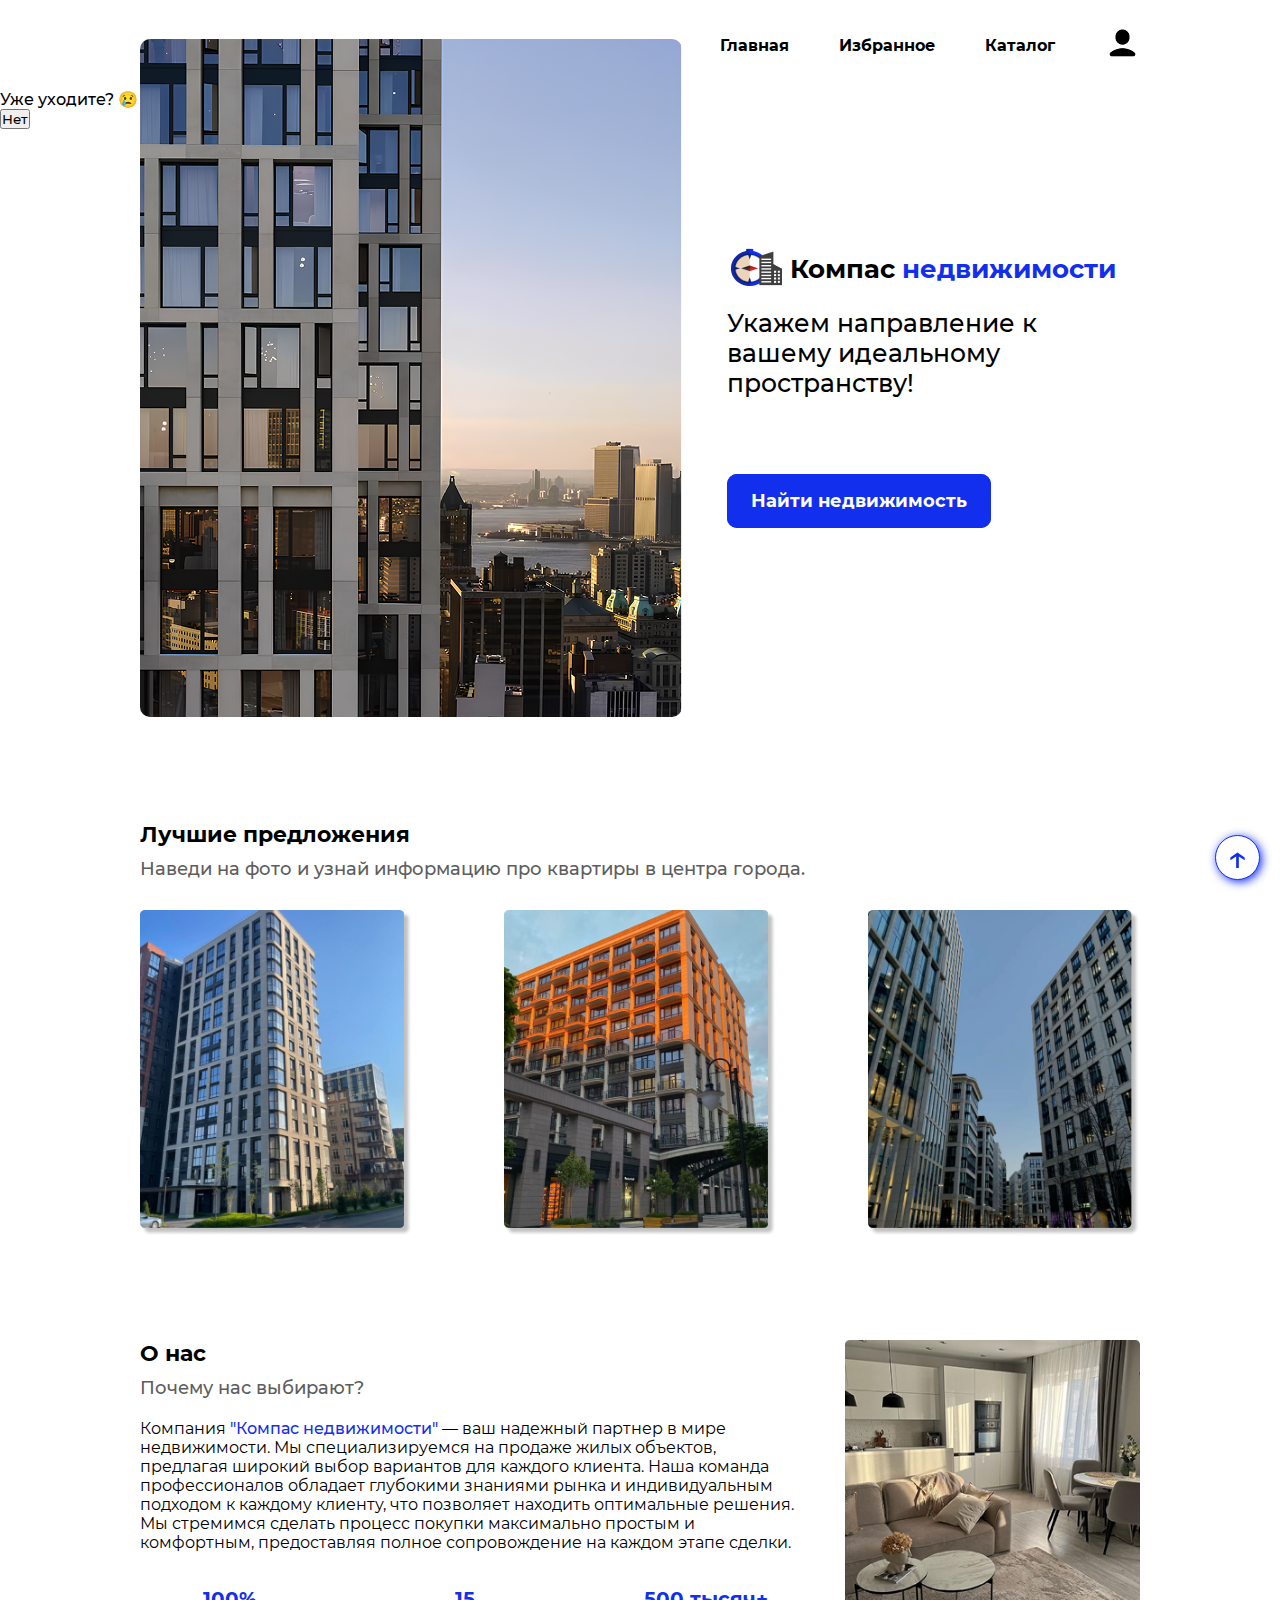
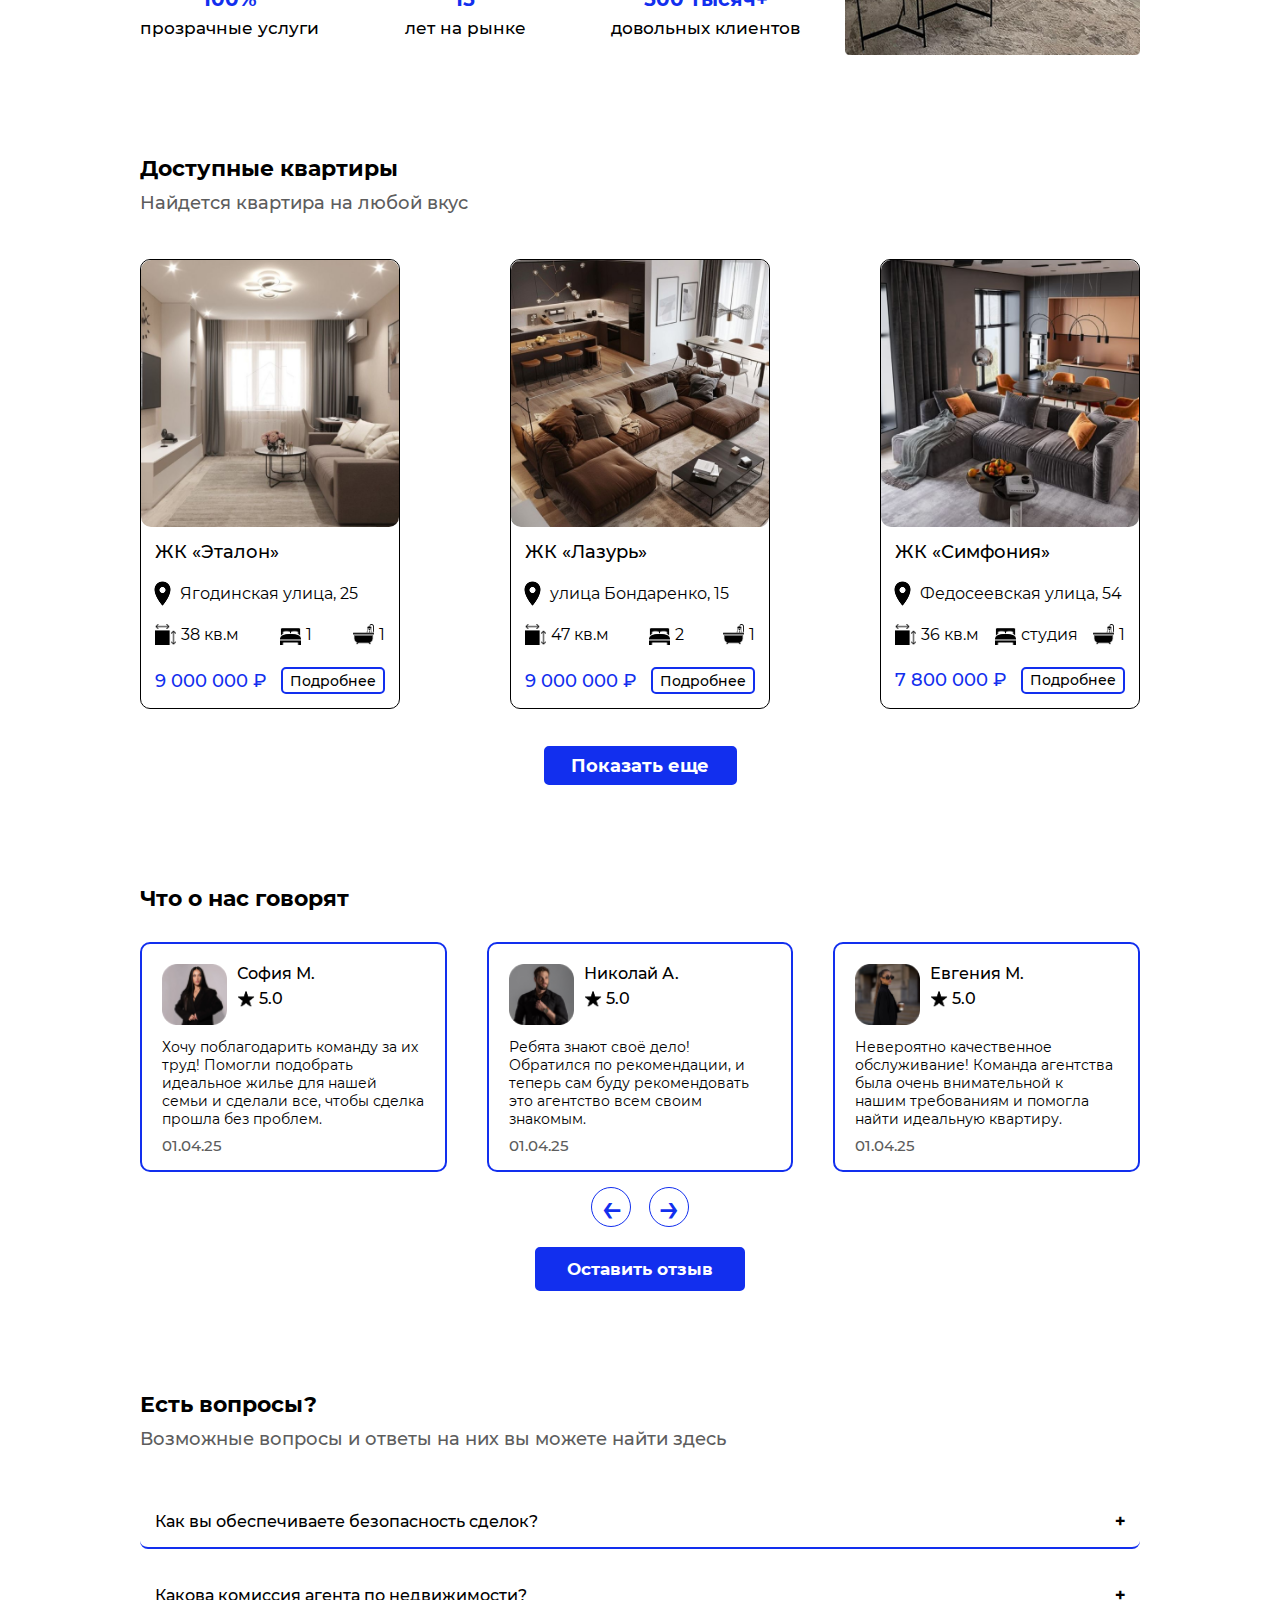
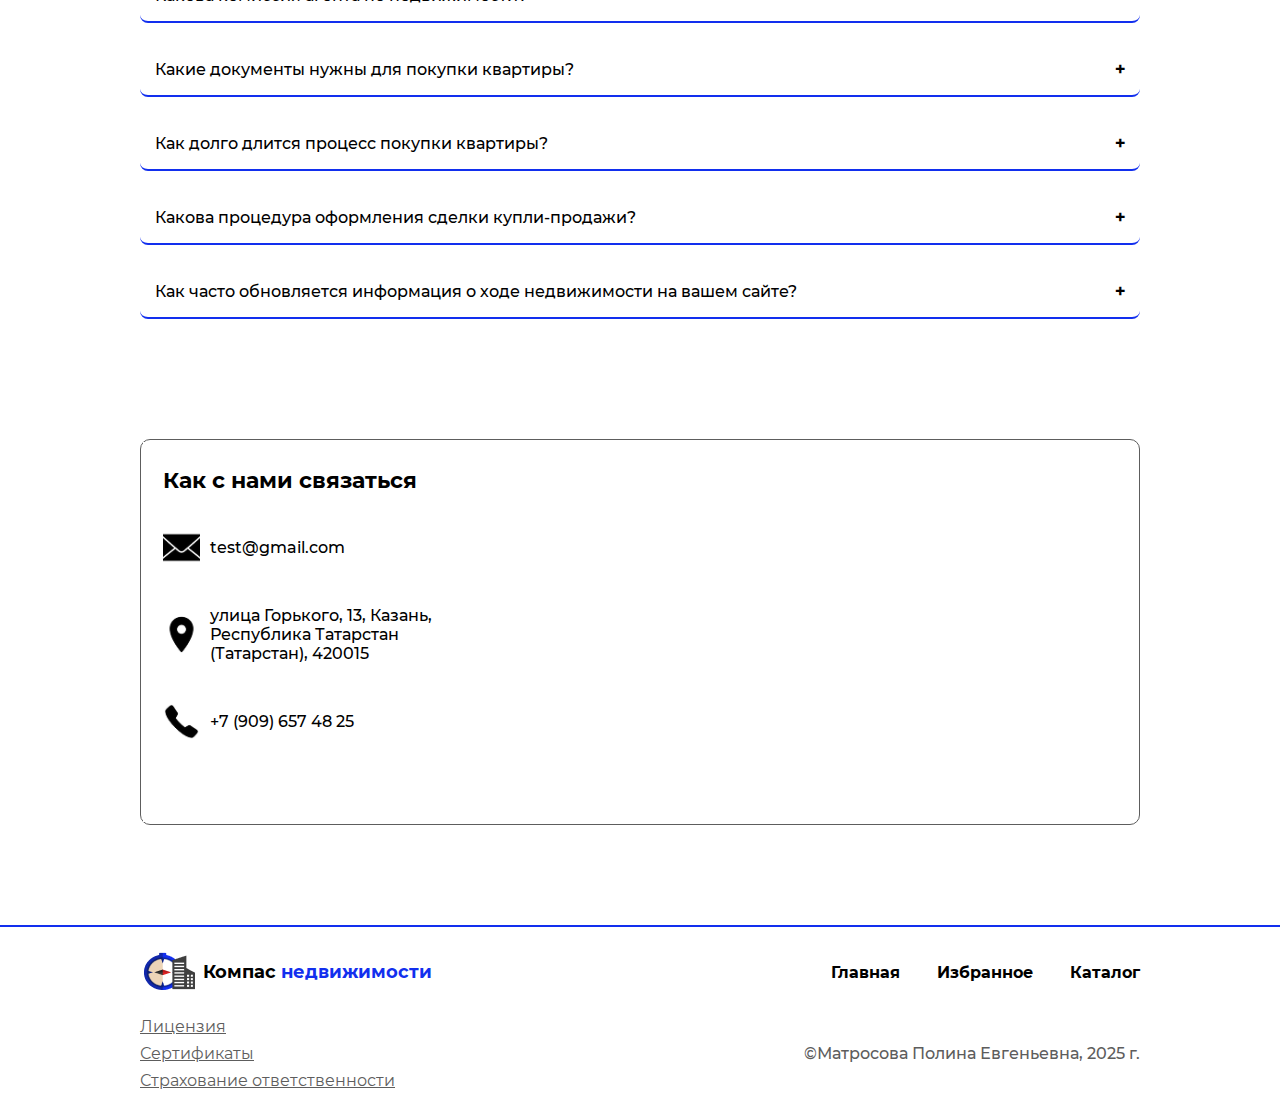
==== commit 2fe3f453: "Add files via upload" ====
--- a/index.html
+++ b/index.html
@@ -58,6 +58,48 @@
     <!-- header end -->
 
 
+    <div id="overlay"></div>
+    <div id="modal_out">
+      <p id="message">Уже уходите? 😢</p>
+      <button id="no_button">Нет</button>
+    </div>
+  
+    <script>
+      const modal = document.getElementById('modal_out');
+      const overlay = document.getElementById('overlay');
+      const noButton = document.getElementById('no_button');
+      const message = document.getElementById('message');
+  
+      function showModal() {
+        modal.style.display = 'block';
+        overlay.style.display = 'block';
+      }
+  
+      function hideModal() {
+        modal.style.display = 'none';
+        overlay.style.display = 'none';
+      }
+  
+      document.addEventListener('mouseout', (event) => {
+        if (!event.relatedTarget && !event.toElement) {
+          showModal();
+        }
+      });
+  
+      noButton.addEventListener('mouseover', () => {
+        message.textContent = 'Уже уходите? 😊';
+      });
+  
+      noButton.addEventListener('mouseout', () => {
+        message.textContent = 'Уже уходите? 😢';
+      });
+  
+      noButton.addEventListener('click', () => {
+        hideModal();
+      });
+    </script>
+
+
     <!-- banner start -->
     <div class="banner container">
 
@@ -70,7 +112,7 @@
                 <a href="#">
                     <img src="assets/images/logo/logo.png" alt="">
                     <p>Компас <span class="logo_span">недвижимости</span></p>
-    card_house.html        </a>
+                </a>
             </div>
 
             <p class="banner_txt">Укажем направление к<br> вашему идеальному<br> пространству!</p>
